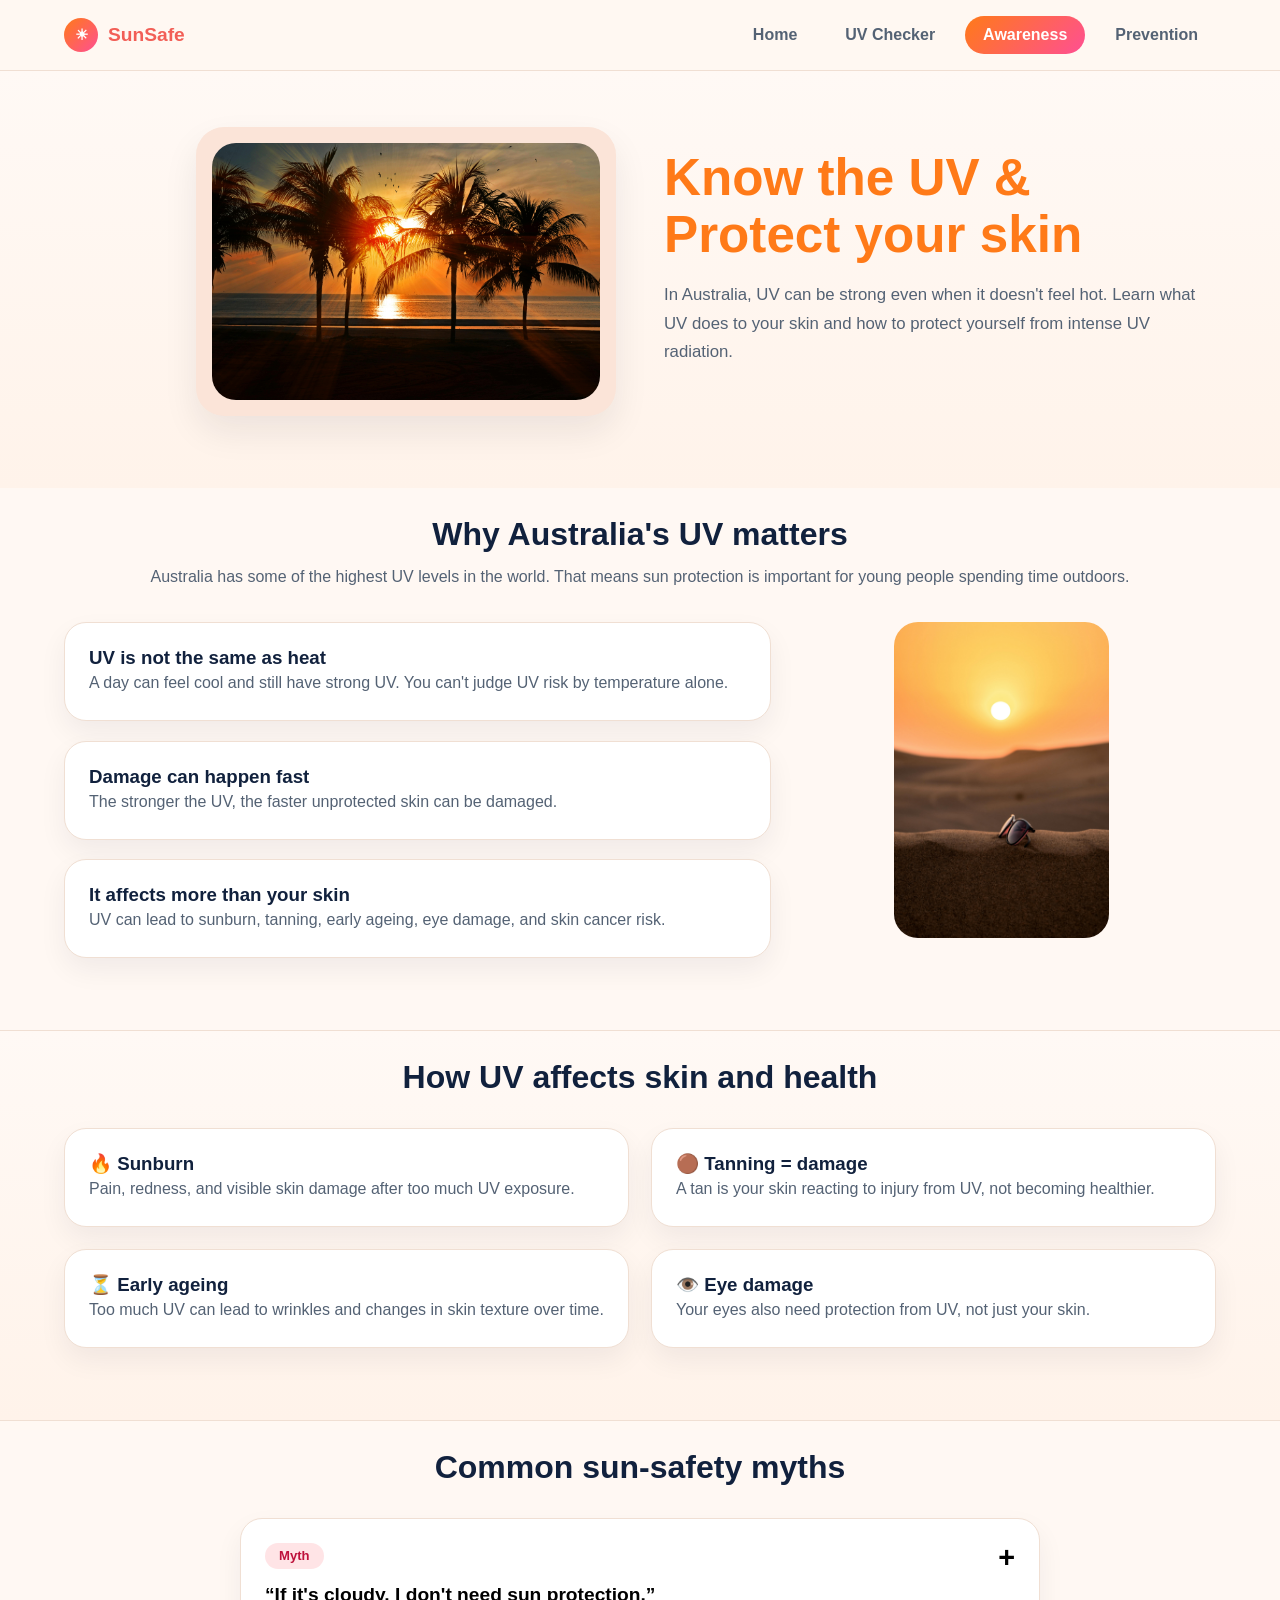
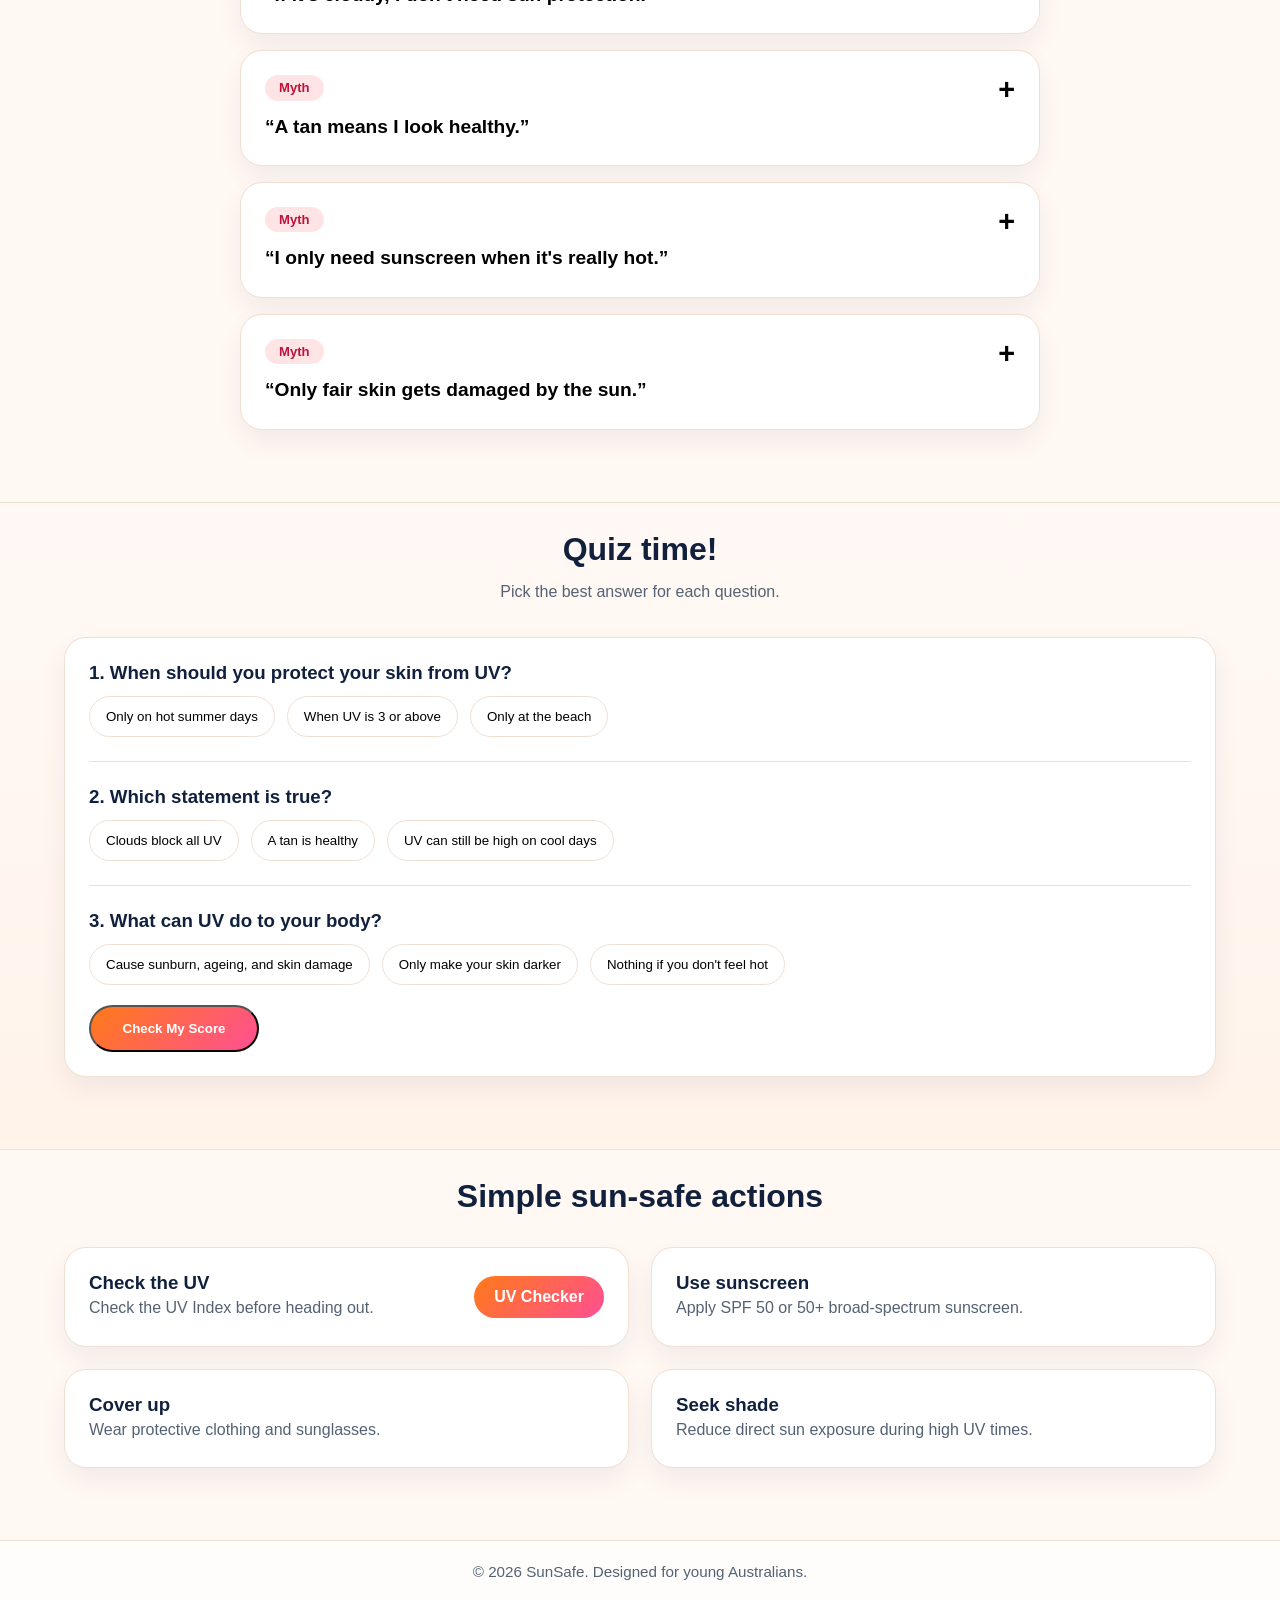
==== awareness.html @ a07505ca "Added the full awareness page and additional styling" ====
<!DOCTYPE html>
<html lang="en">
<head>
  <meta charset="UTF-8" />
  <meta name="viewport" content="width=device-width, initial-scale=1.0" />
  <title>SunSafe | UV Awareness</title>
  <link rel="stylesheet" href="style.css" />
  <link rel="stylesheet" href="awareness.css" />
</head>
<body class="awareness-page">
  <header class="site-header">
    <div class="container nav-wrapper">
      <a href="index.html" class="brand">
        <span class="brand-icon">☀</span>
        <span class="brand-text">SunSafe</span>
      </a>

      <nav class="nav">
        <a href="index.html" class="nav-link">Home</a>
        <a href="uv-checker.html" class="nav-link">UV Checker</a>
        <a href="awareness.html" class="nav-link active">Awareness</a>
        <a href="prevention.html" class="nav-link">Prevention</a>
      </nav>
    </div>
  </header>

  <main>
    <section class="awareness-hero">
        <div class="container hero-grid hero-grid-image-left">
            <div class="hero-image-card">
            <img src="./images/awareness_heading.jpg" alt="UV awareness visual" class="hero-image" />
            </div>

            <div class="hero-content">
            <h1>
                Know the UV &<br />
                Protect your skin
            </h1>

            <p class="hero-text">
                In Australia, UV can be strong even when it doesn't feel hot.
                Learn what UV does to your skin and how to protect yourself from intense UV radiation.
            </p>
            </div>
        </div>
    </section>

    <section class="section">
        <div class="container">
            <div class="section-heading">
            <h2>Why Australia's UV matters</h2>
            <p>
                Australia has some of the highest UV levels in the world. That means
                sun protection is important for young people spending time outdoors.
            </p>
            </div>

            <div class="facts-layout">
                <div class="fact-grid">
                    <article class="info-card">
                    <h3>UV is not the same as heat</h3>
                    <p>
                        A day can feel cool and still have strong UV. You can't judge UV risk
                        by temperature alone.
                    </p>
                    </article>

                    <article class="info-card">
                    <h3>Damage can happen fast</h3>
                    <p>
                        The stronger the UV, the faster unprotected skin can be damaged.
                    </p>
                    </article>

                    <article class="info-card">
                    <h3>It affects more than your skin</h3>
                    <p>
                        UV can lead to sunburn, tanning, early ageing, eye damage, and skin cancer risk.
                    </p>
                    </article>
                </div>

                <div class="fact-image-card">
                    <img src="./images/awareness_fact.jpg" alt="UV awareness illustration" class="fact-side-image" />
                </div>
            </div>
        </div>
    </section>

    <section class="section alt-section">
      <div class="container">
        <div class="section-heading">
          <h2>How UV affects skin and health</h2>
        </div>

        <div class="impact-grid">
          <article class="impact-card">
            <h3>🔥 Sunburn</h3>
            <p>Pain, redness, and visible skin damage after too much UV exposure.</p>
          </article>

          <article class="impact-card">
            <h3>🟤 Tanning = damage</h3>
            <p>A tan is your skin reacting to injury from UV, not becoming healthier.</p>
          </article>

          <article class="impact-card">
            <h3>⏳ Early ageing</h3>
            <p>Too much UV can lead to wrinkles and changes in skin texture over time.</p>
          </article>

          <article class="impact-card">
            <h3>👁️ Eye damage</h3>
            <p>Your eyes also need protection from UV, not just your skin.</p>
          </article>
        </div>
      </div>
    </section>

    <section class="section" id="myths">
      <div class="container">
        <div class="section-heading">
          <h2>Common sun-safety myths</h2>
        </div>

        <div class="myth-list">
          <button class="myth-card" type="button" aria-expanded="false">
            <div class="myth-top">
              <span class="tag myth">Myth</span>
              <h3>“If it's cloudy, I don't need sun protection.”</h3>
              <span class="toggle">+</span>
            </div>
            <div class="myth-body">
              <span class="tag fact">Fact</span>
              <p>
                UV can still be high on cloudy days. Clouds do not completely block UV,
                so you can still get skin damage.
              </p>
            </div>
          </button>

          <button class="myth-card" type="button" aria-expanded="false">
            <div class="myth-top">
              <span class="tag myth">Myth</span>
              <h3>“A tan means I look healthy.”</h3>
              <span class="toggle">+</span>
            </div>
            <div class="myth-body">
              <span class="tag fact">Fact</span>
              <p>
                A tan is a sign that your skin has been damaged by UV.
              </p>
            </div>
          </button>

          <button class="myth-card" type="button" aria-expanded="false">
            <div class="myth-top">
              <span class="tag myth">Myth</span>
              <h3>“I only need sunscreen when it's really hot.”</h3>
              <span class="toggle">+</span>
            </div>
            <div class="myth-body">
              <span class="tag fact">Fact</span>
              <p>
                Heat and UV are different. A cool day can still have dangerous UV levels.
              </p>
            </div>
          </button>

          <button class="myth-card" type="button" aria-expanded="false">
            <div class="myth-top">
              <span class="tag myth">Myth</span>
              <h3>“Only fair skin gets damaged by the sun.”</h3>
              <span class="toggle">+</span>
            </div>
            <div class="myth-body">
              <span class="tag fact">Fact</span>
              <p>
                Everyone can be affected by UV. Some people burn more easily, but all skin needs care.
              </p>
            </div>
          </button>
        </div>
      </div>
    </section>

    <section class="section alt-section">
      <div class="container">
        <div class="section-heading">
          <h2>Quiz time!</h2>
          <p>Pick the best answer for each question.</p>
        </div>

        <div class="quiz-card">
          <div class="quiz-item" data-answer="b">
            <h3>1. When should you protect your skin from UV?</h3>
            <div class="quiz-options">
              <button type="button" class="quiz-option" data-choice="a">Only on hot summer days</button>
              <button type="button" class="quiz-option" data-choice="b">When UV is 3 or above</button>
              <button type="button" class="quiz-option" data-choice="c">Only at the beach</button>
            </div>
          </div>

          <div class="quiz-item" data-answer="c">
            <h3>2. Which statement is true?</h3>
            <div class="quiz-options">
              <button type="button" class="quiz-option" data-choice="a">Clouds block all UV</button>
              <button type="button" class="quiz-option" data-choice="b">A tan is healthy</button>
              <button type="button" class="quiz-option" data-choice="c">UV can still be high on cool days</button>
            </div>
          </div>

          <div class="quiz-item" data-answer="a">
            <h3>3. What can UV do to your body?</h3>
            <div class="quiz-options">
              <button type="button" class="quiz-option" data-choice="a">Cause sunburn, ageing, and skin damage</button>
              <button type="button" class="quiz-option" data-choice="b">Only make your skin darker</button>
              <button type="button" class="quiz-option" data-choice="c">Nothing if you don't feel hot</button>
            </div>
          </div>

          <div class="quiz-actions">
            <button id="checkQuizBtn" class="btn btn-primary" type="button">Check My Score</button>
            <p id="quizResult" class="quiz-result"></p>
          </div>
        </div>
      </div>
    </section>

    <section class="section" id="actions">
      <div class="container">
        <div class="section-heading">
          <h2>Simple sun-safe actions</h2>
        </div>

        <div class="action-grid">
          <article class="action-card action-card-inline">
            <div class="action-text">
                <h3>Check the UV</h3>
                <p>Check the UV Index before heading out.</p>
            </div>

            <a href="uv-checker.html" class="action-btn">UV Checker</a>
          </article>

          <article class="action-card">
            <h3>Use sunscreen</h3>
            <p>Apply SPF 50 or 50+ broad-spectrum sunscreen.</p>
          </article>

          <article class="action-card">
            <h3>Cover up</h3>
            <p>Wear protective clothing and sunglasses.</p>
          </article>

          <article class="action-card">
            <h3>Seek shade</h3>
            <p>Reduce direct sun exposure during high UV times.</p>
          </article>
        </div>

      </div>
    </section>
  </main>

  <footer class="site-footer">
    <div class="container footer-wrapper">
      <p>&copy; <span id="year"></span> SunSafe. Designed for young Australians.</p>
    </div>
  </footer>

  <script src="awareness.js"></script>
</body>
</html>
---- style.css ----
* {
  margin: 0;
  padding: 0;
  box-sizing: border-box;
}

:root {
  --bg: #fff8f3;
  --text-dark: #11213d;
  --text-body: #546274;
  --orange: #ff7a18;
  --pink: #ff4f93;
  --border: #f0dfd3;
  --white: #ffffff;
}

body {
  font-family: Arial, sans-serif;
  background: var(--bg);
  color: var(--text-dark);
}

a {
  text-decoration: none;
}

img {
  max-width: 100%;
  display: block;
}

.container {
  width: 90%;
  max-width: 1200px;
  margin: 0 auto;
}

/* Header */
.site-header {
  padding: 16px 0;
  border-bottom: 1px solid var(--border);
  background: rgba(255, 248, 243, 0.95);
}

.nav-wrapper {
  display: flex;
  align-items: center;
  justify-content: space-between;
}

.brand {
  display: inline-flex;
  align-items: center;
  gap: 10px;
  font-weight: 700;
  color: #f25e56;
  font-size: 1.2rem;
}

.brand-icon {
  width: 34px;
  height: 34px;
  display: grid;
  place-items: center;
  border-radius: 50%;
  background: linear-gradient(135deg, var(--orange), var(--pink));
  color: var(--white);
  font-size: 0.95rem;
}

.nav {
  display: flex;
  align-items: center;
  gap: 12px;
}

.nav-link {
  padding: 10px 18px;
  border-radius: 999px;
  color: var(--text-body);
  font-weight: 600;
  transition: 0.2s ease;
}

.nav-link:hover,
.nav-link.active {
  color: var(--white);
  background: linear-gradient(135deg, var(--orange), var(--pink));
}

/* Hero */
.hero {
  padding: 56px 0 72px;
  background: linear-gradient(180deg, #fff9f5 0%, #fff3ea 100%);
}

.hero-grid {
  display: grid;
  grid-template-columns: 1.1fr 0.9fr;
  gap: 40px;
  align-items: center;
}

.hero-content {
  max-width: 100%;
}

.hero-badge {
  display: inline-block;
  padding: 10px 16px;
  margin-bottom: 22px;
  border-radius: 999px;
  background: #ffe8d3;
  color: #d96d16;
  font-size: 0.9rem;
  font-weight: 700;
}

.hero-title {
  font-size: 3.2rem;
  line-height: 1.1;
  color: var(--orange);
  margin-bottom: 18px;
}

.hero-text {
  max-width: 640px;
  color: var(--text-body);
  font-size: 1.05rem;
  line-height: 1.7;
  margin-bottom: 26px;
}

.hero-actions {
  display: flex;
  gap: 16px;
  flex-wrap: wrap;
  margin-bottom: 30px;
}
.uv-chart-section {
  margin-top: 28px;
  padding-top: 24px;
  border-top: 1px solid #f0dfd3;
}

.chart-description {
  color: #536b87;
  font-size: 15px;
  line-height: 1.7;
  margin-bottom: 16px;
}

#uv-trend-chart {
  width: 100%;
  max-height: 320px;
}
.btn {
  display: inline-flex;
  align-items: center;
  justify-content: center;
  padding: 14px 24px;
  min-width: 170px;
  border-radius: 999px;
  font-weight: 700;
  transition: transform 0.2s ease;
}

.btn:hover {
  transform: translateY(-2px);
}

.btn-primary {
  color: var(--white);
  background: linear-gradient(135deg, var(--orange), var(--pink));
}

.btn-secondary {
  color: var(--text-dark);
  background: var(--white);
  border: 1px solid var(--border);
}

.hero-image-card {
  width: 100%;
  max-width: 420px;
  justify-self: end;
  padding: 16px;
  border-radius: 28px;
  background: #fbe4d8;
  box-shadow: 0 16px 35px rgba(20, 20, 43, 0.08);
}

.hero-image {
  width: 100%;
  height: 420px;
  object-fit: cover;
  border-radius: 20px;
}

/* Stats */
.stats {
  display: grid;
  grid-template-columns: repeat(3, minmax(140px, 1fr));
  gap: 16px;
  max-width: 760px;
  margin-top: 10px;
}

.stat-card {
  background: rgba(255, 255, 255, 0.75);
  border: 1px solid var(--border);
  border-radius: 20px;
  padding: 20px 16px;
  text-align: center;
  box-shadow: 0 10px 24px rgba(20, 20, 43, 0.06);
}

.stat-card h3 {
  font-size: 2rem;
  line-height: 1;
  margin-bottom: 8px;
  color: var(--orange);
}

.stat-card p {
  color: var(--text-body);
  font-size: 0.95rem;
  font-weight: 600;
}

/* Why section */
.why-section {
  padding: 20px 0 72px;
}

.section-heading {
  text-align: center;
  max-width: 720px;
  margin: 0 auto 34px;
}

.section-heading h2 {
  font-size: 2rem;
  margin-bottom: 10px;
  color: var(--text-dark);
}

.section-heading p {
  color: var(--text-body);
  line-height: 1.7;
}

.feature-grid {
  display: grid;
  grid-template-columns: repeat(3, 1fr);
  gap: 22px;
}

.feature-card {
  background: var(--white);
  border: 1px solid var(--border);
  border-radius: 22px;
  padding: 28px 24px;
  box-shadow: 0 12px 28px rgba(20, 20, 43, 0.06);
}

.feature-card h3 {
  margin-bottom: 12px;
  color: var(--text-dark);
}

.feature-card p {
  color: var(--text-body);
  line-height: 1.7;
}

/* Footer */
.site-footer {
  border-top: 1px solid var(--border);
  background: rgba(255, 255, 255, 0.7);
}

.footer-wrapper {
  padding: 22px 0;
  text-align: center;
}

.footer-wrapper p {
  color: var(--text-body);
  font-size: 0.95rem;
}

/* Responsive */
@media (max-width: 980px) {
  .nav-wrapper {
    flex-direction: column;
    gap: 14px;
  }

  .nav {
    flex-wrap: wrap;
    justify-content: center;
  }

  .hero {
    padding: 44px 0 60px;
  }

  .hero-grid {
    grid-template-columns: 1fr;
  }

  .hero-content {
    max-width: 100%;
  }

  .hero-title {
    font-size: 2.6rem;
  }

  .hero-text {
    max-width: 100%;
  }

  .hero-image-card {
    justify-self: start;
    max-width: 100%;
  }

  .hero-image {
    height: 360px;
  }

  .feature-grid {
    grid-template-columns: 1fr;
  }
}

@media (max-width: 700px) {
  .container {
    width: 92%;
  }

  .site-header {
    padding: 14px 0;
  }

  .brand {
    font-size: 1.05rem;
  }

  .nav {
    gap: 8px;
  }

  .nav-link {
    padding: 8px 14px;
    font-size: 0.95rem;
  }

  .hero {
    padding: 36px 0 52px;
  }

  .hero-badge {
    font-size: 0.82rem;
    padding: 8px 14px;
  }

  .hero-title {
    font-size: 2.2rem;
    line-height: 1.15;
  }

  .hero-text {
    font-size: 0.98rem;
  }

  .hero-actions {
    flex-direction: column;
    align-items: stretch;
  }

  .btn {
    width: 100%;
    max-width: 100%;
  }

  .hero-image {
    height: 280px;
  }

  .stats {
    grid-template-columns: 1fr;
  }

  .stat-card h3 {
    font-size: 1.7rem;
  }

  .section-heading h2 {
    font-size: 1.7rem;
  }

  .feature-card {
    padding: 22px 18px;
  }

  .footer-wrapper {
    padding: 18px 0;
  }
}


/* UV Checker Page */
.uv-page {
  padding: 56px 0 72px;
  background: linear-gradient(180deg, #fff9f5 0%, #fff3ea 100%);
}

.uv-layout {
  display: grid;
  grid-template-columns: 0.9fr 1.1fr;
  gap: 28px;
  align-items: start;
  margin-top: 32px;
}

.uv-form-card,
.uv-result-card {
  background: var(--white);
  border: 1px solid var(--border);
  border-radius: 24px;
  padding: 28px;
  box-shadow: 0 12px 28px rgba(20, 20, 43, 0.06);
}

.uv-form-card h3,
.uv-result-card h3,
.hourly-forecast h3 {
  margin-bottom: 16px;
  color: var(--text-dark);
}

.uv-form-card p {
  color: var(--text-body);
  margin: 16px 0;
  font-weight: 600;
}

.uv-form-card form {
  display: flex;
  flex-direction: column;
  gap: 14px;
}

.uv-form-card label {
  font-weight: 700;
  color: var(--text-dark);
}

.uv-form-card input {
  width: 100%;
  padding: 14px 16px;
  border: 1px solid var(--border);
  border-radius: 14px;
  font-size: 1rem;
  outline: none;
  background: #fff;
}

.uv-form-card input:focus {
  border-color: var(--orange);
}

.uv-form-card .btn {
  width: fit-content;
}

.uv-result-card p {
  color: var(--text-body);
  line-height: 1.7;
  margin-bottom: 12px;
}

.uv-result-card strong {
  color: var(--text-dark);
}

.hourly-forecast {
  margin-top: 24px;
  padding-top: 18px;
  border-top: 1px solid var(--border);
}

.hourly-forecast p {
  margin-bottom: 0;
}

@media (max-width: 980px) {
  .uv-layout {
    grid-template-columns: 1fr;
  }
}

@media (max-width: 700px) {
  .uv-page {
    padding: 40px 0 56px;
  }

  .uv-form-card,
  .uv-result-card {
    padding: 22px 18px;
  }

  .uv-form-card .btn {
    width: 100%;
  }
}

/* UV Checker Live Result */
.uv-live-result {
  display: flex;
  gap: 24px;
  align-items: center;
  flex-wrap: wrap;
  margin-bottom: 24px;
}

.uv-index-circle {
  width: 120px;
  height: 120px;
  border-radius: 50%;
  display: grid;
  place-items: center;
  background: #c8ced8;
  color: #fff;
  font-size: 2rem;
  font-weight: 800;
}

.uv-result-info {
  flex: 1;
  min-width: 220px;
}

.risk-pill {
  display: inline-block;
  padding: 6px 12px;
  border-radius: 999px;
  background: #c8ced8;
  color: #fff;
  font-weight: 700;
}

.hourly-grid {
  display: grid;
  grid-template-columns: repeat(3, 1fr);
  gap: 12px;
}

.hour-card {
  border: 1px solid var(--border);
  border-radius: 16px;
  padding: 14px;
  text-align: center;
  background: #fff8f3;
}

.hour-time {
  font-weight: 700;
  margin-bottom: 6px;
}

.hour-uv {
  color: var(--text-body);
}

/* UV Risk Colours */
.uv-low {
  background: #35b56a !important;
}

.uv-moderate {
  background: #f2c94c !important;
  color: #1f1f1f !important;
}

.uv-high {
  background: #f2994a !important;
}

.uv-very-high {
  background: #eb5757 !important;
}

.uv-extreme {
  background: #9b51e0 !important;
}

@media (max-width: 700px) {
  .hourly-grid {
    grid-template-columns: 1fr;
  }

  .uv-index-circle {
    width: 105px;
    height: 105px;
    font-size: 1.8rem;
  }
}
---- awareness.css ----
.section {
  padding: 28px 0 72px;
}

.alt-section {
  background: linear-gradient(180deg, #fff9f5 0%, #fff3ea 100%);
  border-top: 1px solid var(--border);
  border-bottom: 1px solid var(--border);
}

.awareness-hero {
  padding: 56px 0 72px;
  background: linear-gradient(180deg, #fff9f5 0%, #fff3ea 100%);
}

.awareness-hero .hero-grid {
  display: grid;
  grid-template-columns: 1fr 1fr;
  gap: 3rem;
  align-items: center;
}

.awareness-hero .hero-image-card {
  display: flex;
  justify-content: center;
  align-items: center;
}

.awareness-hero .hero-image {
  width: 100%;
  max-width: 520px;
  height: auto;
  display: block;
  border-radius: 24px;
  object-fit: cover;
}

.awareness-hero h1 {
  font-size: 3.2rem;
  line-height: 1.1;
  color: var(--orange);
  margin-bottom: 18px;
}

.awareness-page .section-heading {
  max-width: 1200px;
  margin: 0 auto 2rem;
  text-align: center;
}

.info-card,
.impact-card,
.action-card,
.quiz-card,
.myth-card {
  background: var(--white);
  border: 1px solid var(--border);
  border-radius: 22px;
  box-shadow: 0 12px 28px rgba(20, 20, 43, 0.06);
}

.quiz-card,
.myth-card,
.info-card,
.impact-card,
.action-card {
  padding: 24px;
}

.facts-layout {
  display: grid;
  grid-template-columns: 1.4fr 0.85fr;
  gap: 16px;
  align-items: start;
}

.fact-grid {
  display: grid;
  gap: 1.2rem;
  max-width: 960px;
  margin: 0;
}

.fact-image-card {
  display: flex;
  justify-content: center;
  align-items: flex-start;
}

.fact-side-image {
  width: 50%;
  max-width: 420px;
  height: auto;
  display: block;
  border-radius: 24px;
  object-fit: cover;
}

.impact-grid,
.action-grid {
  display: grid;
  grid-template-columns: repeat(2, 1fr);
  gap: 22px;
}

.info-card p,
.impact-card p,
.action-card p,
.myth-body p,
.quiz-result {
  color: var(--text-body);
  line-height: 1.7;
}

.myth-list {
  display: grid;
  gap: 1rem;
  max-width: 800px;
  margin: 0 auto;
}

.myth-card {
  width: 100%;
  text-align: left;
  cursor: pointer;
  background: var(--white);
  border: 1px solid var(--border);
  border-radius: 22px;
  box-shadow: 0 12px 28px rgba(20, 20, 43, 0.06);
  padding: 24px;
}

.myth-top {
  position: relative;
  display: block;
}

.tag {
  display: inline-block;
  width: fit-content;
  padding: 6px 14px;
  border-radius: 999px;
  font-size: 0.82rem;
  font-weight: 700;
  margin-bottom: 12px;
  line-height: 1;
}

.tag.myth {
  background: #ffe4e6;
  color: #be123c;
}

.tag.fact {
  background: #dcfce7;
  color: #166534;
}

.myth-top h3 {
  margin: 0;
  text-align: left;
  font-size: 1.2rem;
  line-height: 1.5;
  font-weight: 700;
  max-width: calc(100% - 48px);
}

.toggle {
  position: absolute;
  top: 0;
  right: 0;
  font-size: 1.8rem;
  font-weight: 700;
  line-height: 1;
}

.myth-body {
  max-height: 0;
  opacity: 0;
  overflow: hidden;
  margin-top: 0;
  transition: max-height 0.35s ease, opacity 0.25s ease, margin-top 0.25s ease;
}

.myth-card.active .myth-body {
  max-height: 200px;
  opacity: 1;
  margin-top: 18px;
}

.myth-body p {
  margin: 0;
  text-align: left;
  font-size: 1.2rem;
  line-height: 1.5;
  font-weight: 100;
  max-width: calc(100% - 48px);
}

.quiz-item + .quiz-item {
  margin-top: 24px;
  padding-top: 24px;
  border-top: 1px solid var(--border);
}

.quiz-options {
  display: flex;
  flex-wrap: wrap;
  gap: 12px;
  margin-top: 12px;
}

.quiz-option {
  padding: 12px 16px;
  border-radius: 999px;
  border: 1px solid var(--border);
  background: var(--white);
  cursor: pointer;
}

.quiz-option.selected {
  border-color: var(--orange);
}

.quiz-option.correct {
  border-color: #22c55e;
  background: #ecfdf5;
}

.quiz-option.wrong {
  border-color: #ef4444;
  background: #fef2f2;
}

.quiz-actions {
  margin-top: 20px;
  display: flex;
  gap: 14px;
  flex-wrap: wrap;
  align-items: center;
}

.action-card-inline {
  display: flex;
  justify-content: space-between;
  align-items: center;
  gap: 1.5rem;
}

.action-text {
  flex: 1;
}

.action-btn {
  display: inline-flex;
  align-items: center;
  justify-content: center;
  padding: 12px 20px;
  border-radius: 999px;
  background: linear-gradient(135deg, var(--orange), var(--pink));
  color: var(--white);
  font-weight: 700;
  text-decoration: none;
  white-space: nowrap;
  transition: transform 0.2s ease;
}

.action-btn:hover {
  transform: translateY(-2px);
}

@media (max-width: 900px) {
  .awareness-hero .hero-grid,
  .impact-grid,
  .action-grid {
    grid-template-columns: 1fr;
  }

  .awareness-hero h1 {
    font-size: 2.4rem;
  }
}
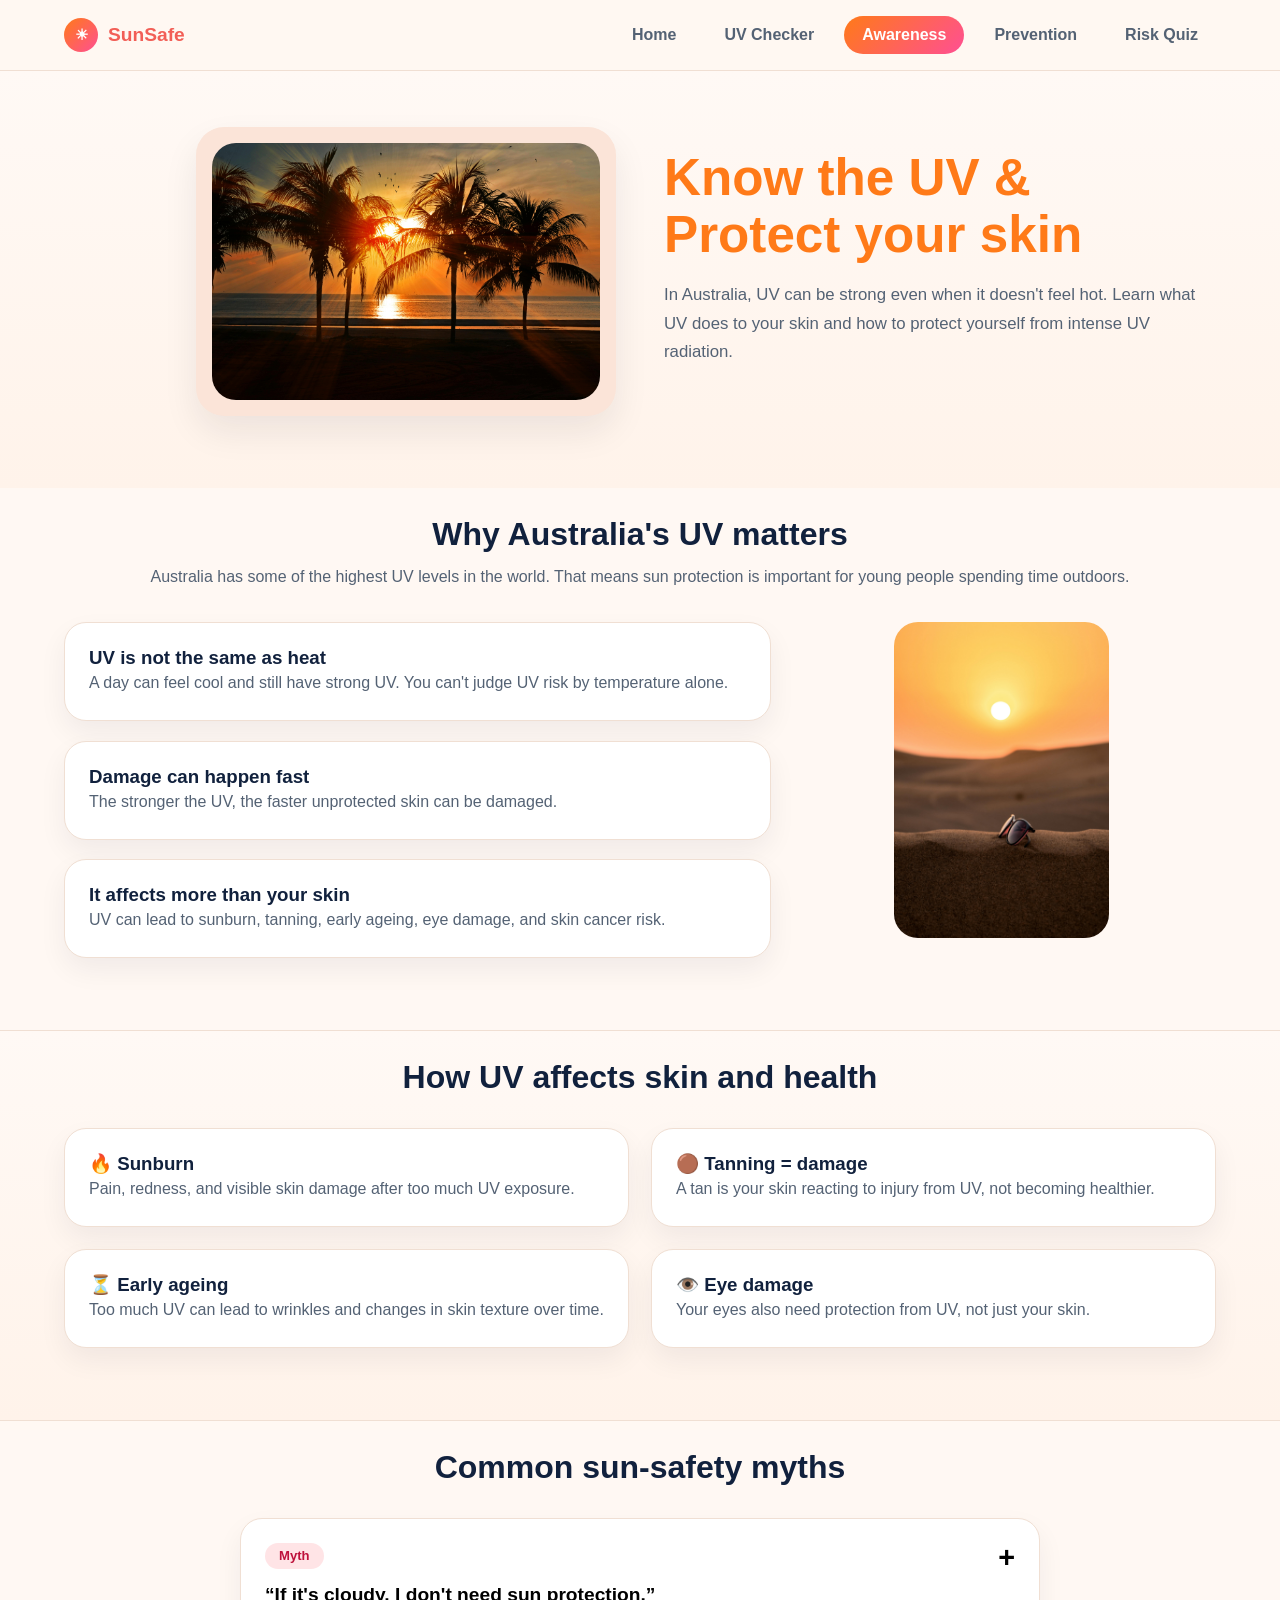
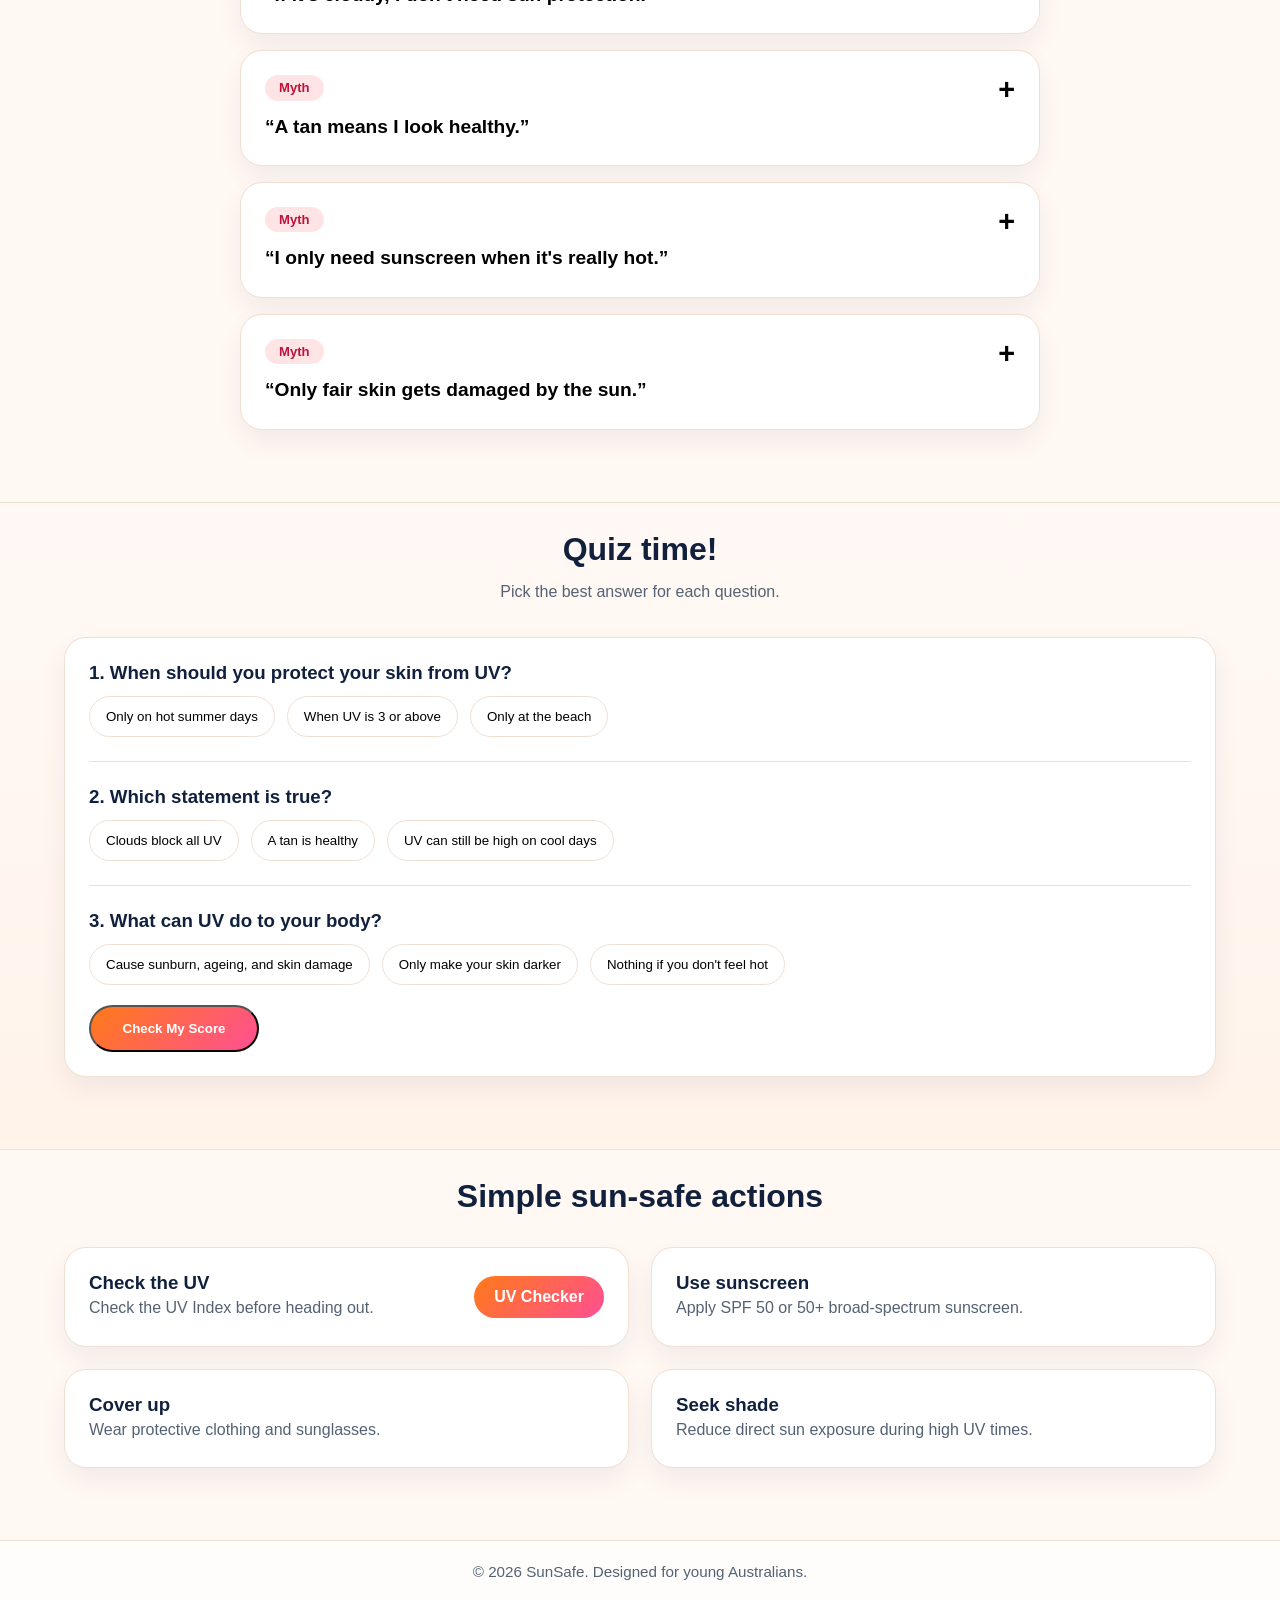
==== commit 262f17f4: "Added the quiz button" ====
--- a/awareness.html
+++ b/awareness.html
@@ -20,6 +20,7 @@
         <a href="uv-checker.html" class="nav-link">UV Checker</a>
         <a href="awareness.html" class="nav-link active">Awareness</a>
         <a href="prevention.html" class="nav-link">Prevention</a>
+        <a href="Quiz.html" class="nav-link">Risk Quiz</a>
       </nav>
     </div>
   </header>
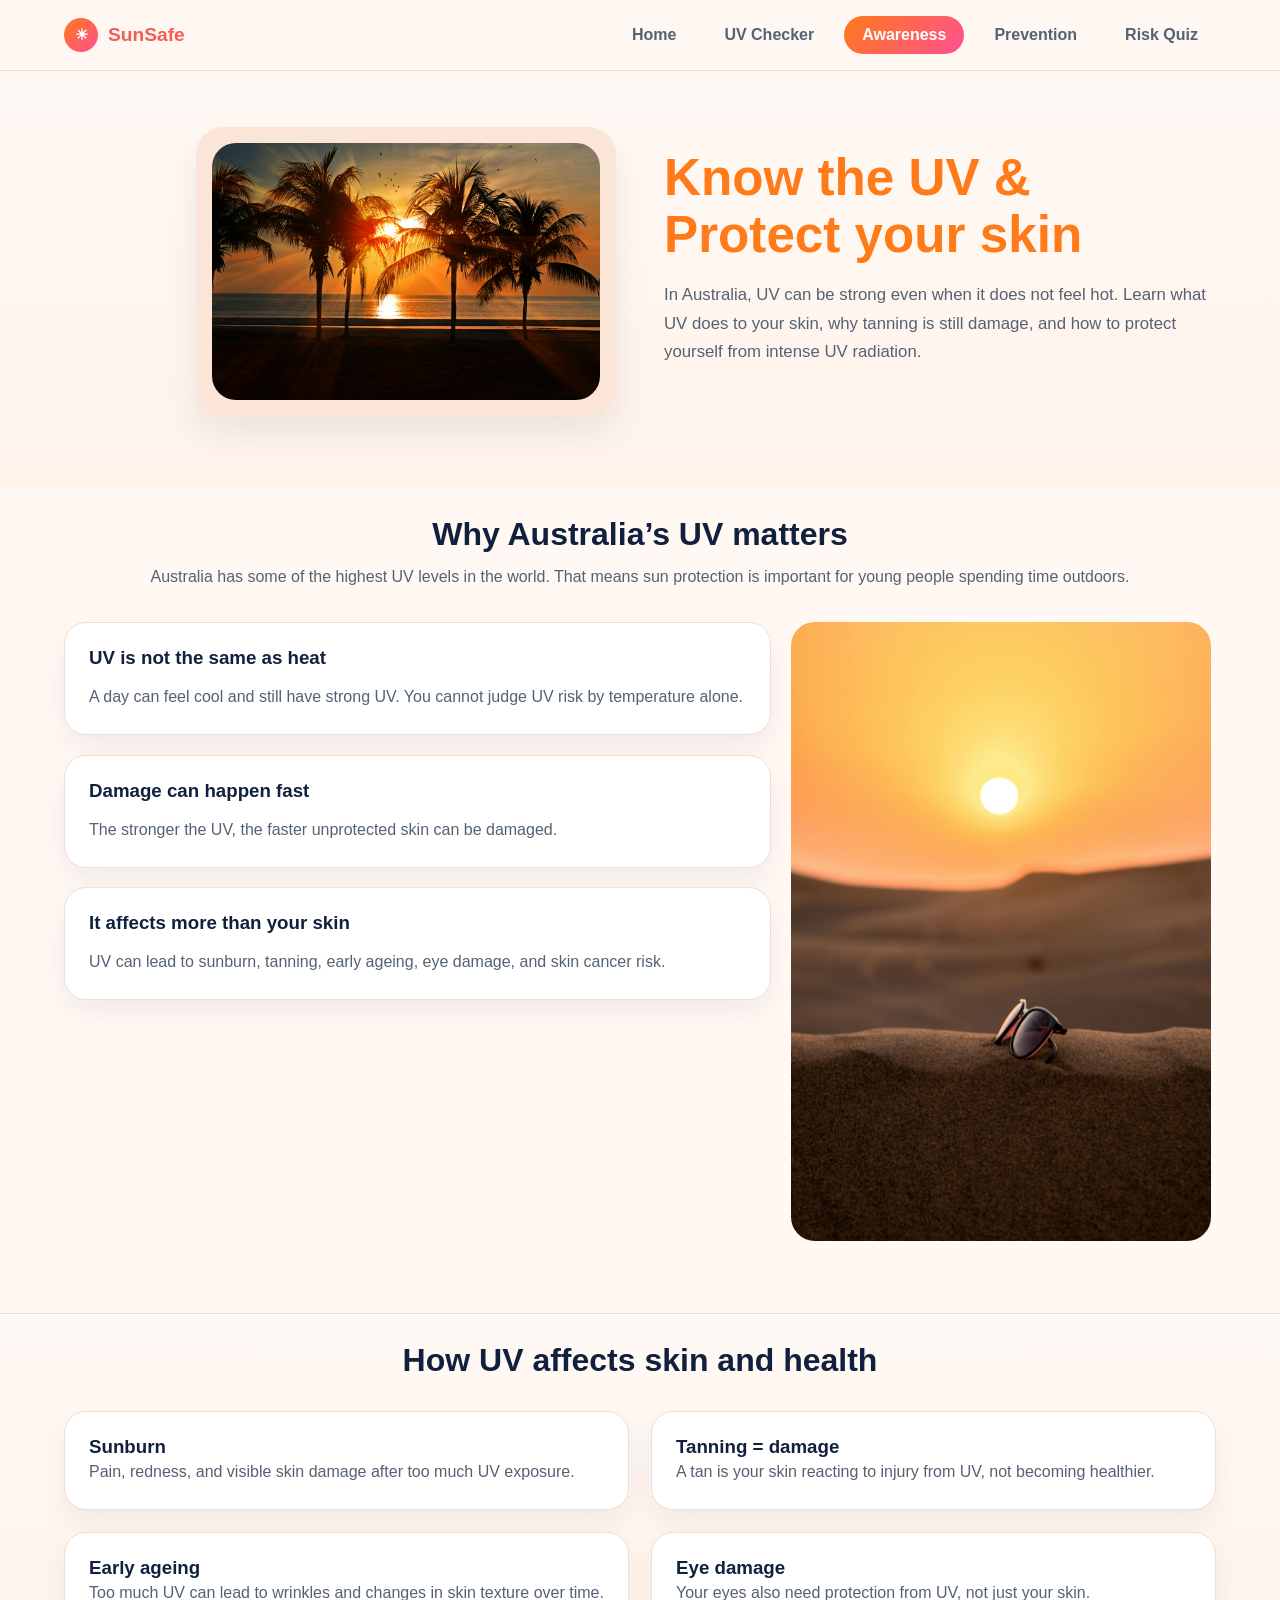
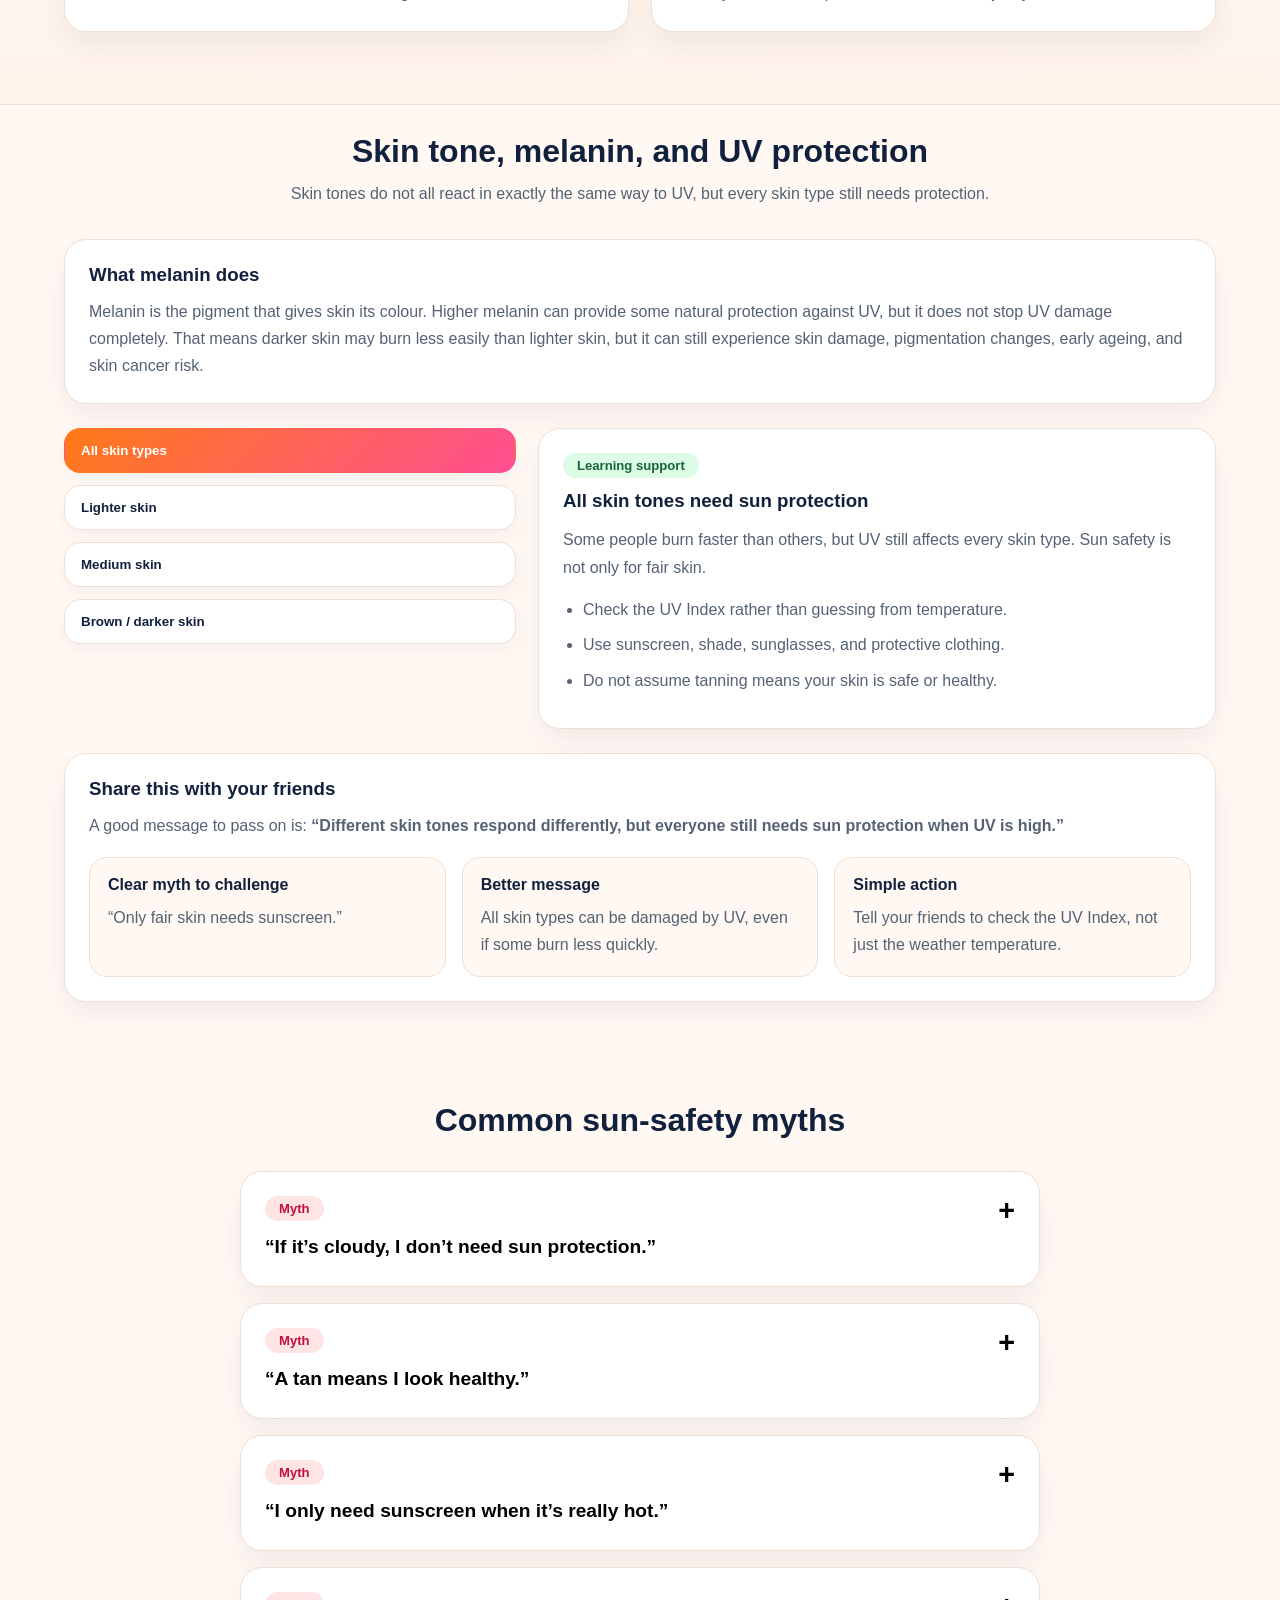
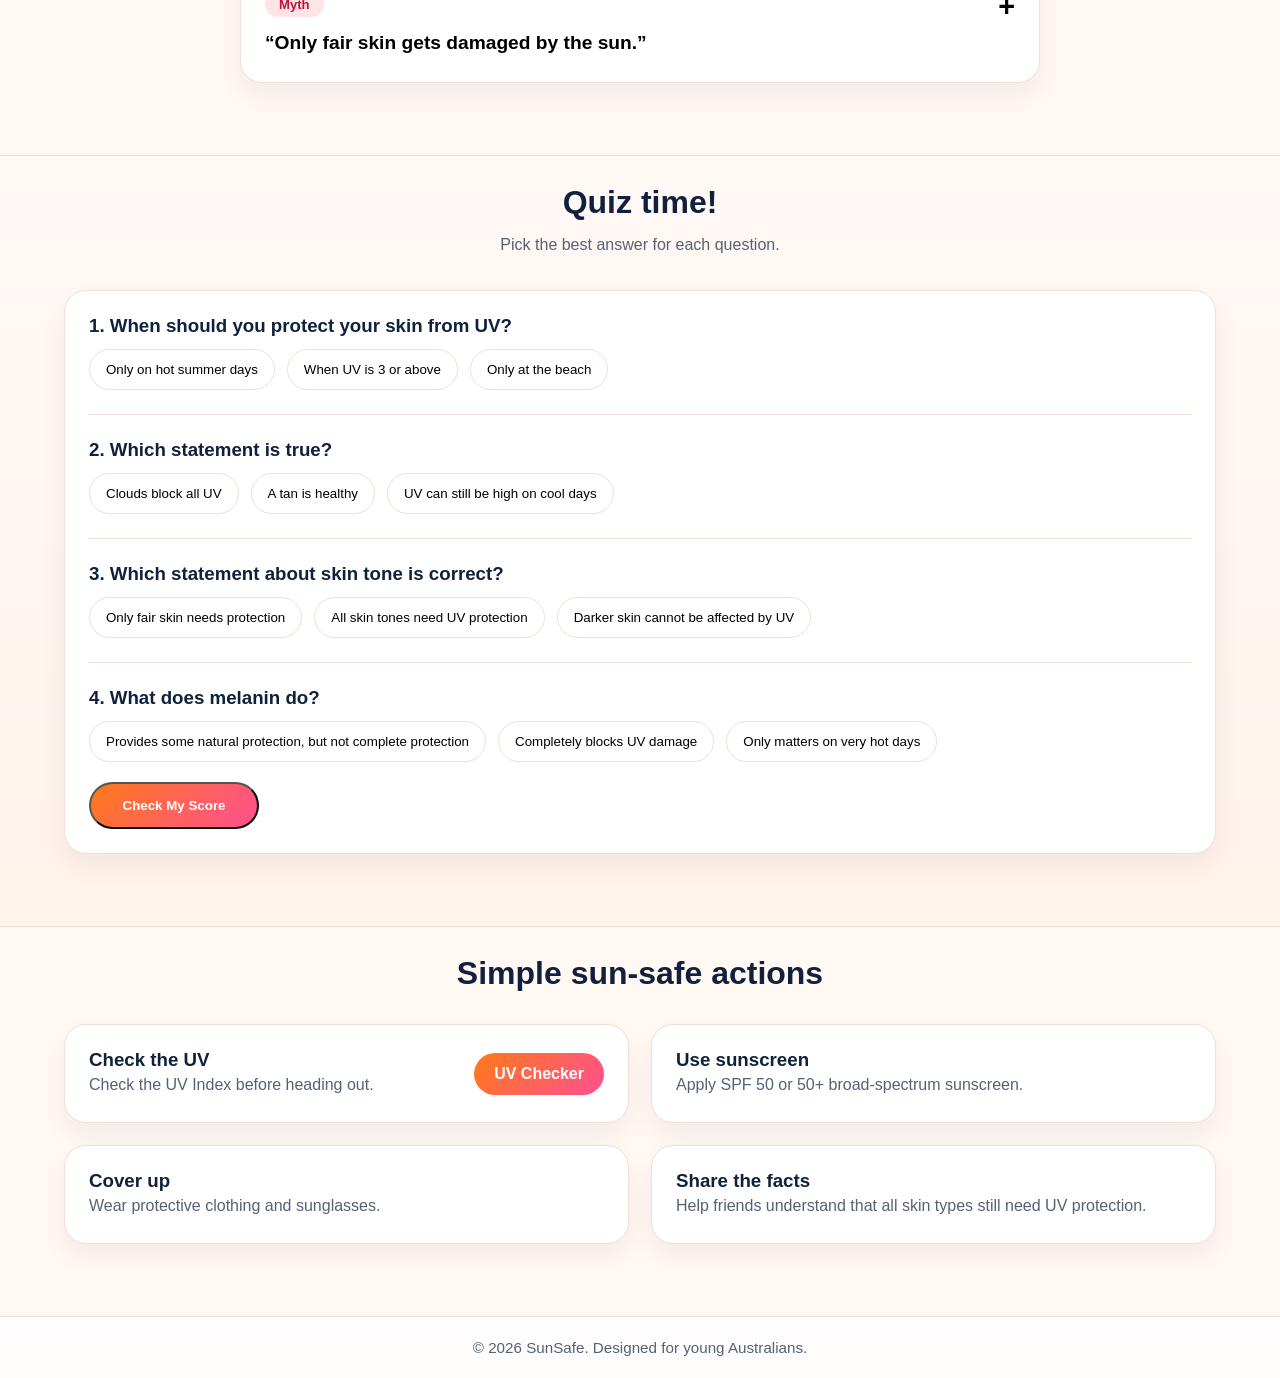
==== commit 2cda61af: "Expanded awareness page with skin tone, melanin, and peer education content" ====
--- a/awareness.html
+++ b/awareness.html
@@ -27,65 +27,66 @@
 
   <main>
     <section class="awareness-hero">
-        <div class="container hero-grid hero-grid-image-left">
-            <div class="hero-image-card">
-            <img src="./images/awareness_heading.jpg" alt="UV awareness visual" class="hero-image" />
-            </div>
-
-            <div class="hero-content">
-            <h1>
-                Know the UV &<br />
-                Protect your skin
-            </h1>
-
-            <p class="hero-text">
-                In Australia, UV can be strong even when it doesn't feel hot.
-                Learn what UV does to your skin and how to protect yourself from intense UV radiation.
-            </p>
-            </div>
-        </div>
+      <div class="container hero-grid">
+        <div class="hero-image-card">
+          <img src="images/awareness_heading.jpg" alt="Young people learning about UV awareness" class="hero-image" />
+        </div>
+
+        <div class="hero-content">
+          <h1>
+            Know the UV &<br />
+            Protect your skin
+          </h1>
+
+          <p class="hero-text">
+            In Australia, UV can be strong even when it does not feel hot.
+            Learn what UV does to your skin, why tanning is still damage,
+            and how to protect yourself from intense UV radiation.
+          </p>
+        </div>
+      </div>
     </section>
 
     <section class="section">
-        <div class="container">
-            <div class="section-heading">
-            <h2>Why Australia's UV matters</h2>
-            <p>
-                Australia has some of the highest UV levels in the world. That means
-                sun protection is important for young people spending time outdoors.
-            </p>
-            </div>
-
-            <div class="facts-layout">
-                <div class="fact-grid">
-                    <article class="info-card">
-                    <h3>UV is not the same as heat</h3>
-                    <p>
-                        A day can feel cool and still have strong UV. You can't judge UV risk
-                        by temperature alone.
-                    </p>
-                    </article>
-
-                    <article class="info-card">
-                    <h3>Damage can happen fast</h3>
-                    <p>
-                        The stronger the UV, the faster unprotected skin can be damaged.
-                    </p>
-                    </article>
-
-                    <article class="info-card">
-                    <h3>It affects more than your skin</h3>
-                    <p>
-                        UV can lead to sunburn, tanning, early ageing, eye damage, and skin cancer risk.
-                    </p>
-                    </article>
-                </div>
-
-                <div class="fact-image-card">
-                    <img src="./images/awareness_fact.jpg" alt="UV awareness illustration" class="fact-side-image" />
-                </div>
-            </div>
-        </div>
+      <div class="container">
+        <div class="section-heading">
+          <h2>Why Australia’s UV matters</h2>
+          <p>
+            Australia has some of the highest UV levels in the world. That means
+            sun protection is important for young people spending time outdoors.
+          </p>
+        </div>
+
+        <div class="facts-layout">
+          <div class="fact-grid">
+            <article class="info-card">
+              <h3>UV is not the same as heat</h3>
+              <p>
+                A day can feel cool and still have strong UV. You cannot judge UV risk
+                by temperature alone.
+              </p>
+            </article>
+
+            <article class="info-card">
+              <h3>Damage can happen fast</h3>
+              <p>
+                The stronger the UV, the faster unprotected skin can be damaged.
+              </p>
+            </article>
+
+            <article class="info-card">
+              <h3>It affects more than your skin</h3>
+              <p>
+                UV can lead to sunburn, tanning, early ageing, eye damage, and skin cancer risk.
+              </p>
+            </article>
+          </div>
+
+          <div class="fact-image-card">
+            <img src="images/awareness_fact.jpg" alt="UV awareness illustration" class="fact-side-image" />
+          </div>
+        </div>
+      </div>
     </section>
 
     <section class="section alt-section">
@@ -96,24 +97,94 @@
 
         <div class="impact-grid">
           <article class="impact-card">
-            <h3>🔥 Sunburn</h3>
+            <h3>Sunburn</h3>
             <p>Pain, redness, and visible skin damage after too much UV exposure.</p>
           </article>
 
           <article class="impact-card">
-            <h3>🟤 Tanning = damage</h3>
+            <h3>Tanning = damage</h3>
             <p>A tan is your skin reacting to injury from UV, not becoming healthier.</p>
           </article>
 
           <article class="impact-card">
-            <h3>⏳ Early ageing</h3>
+            <h3>Early ageing</h3>
             <p>Too much UV can lead to wrinkles and changes in skin texture over time.</p>
           </article>
 
           <article class="impact-card">
-            <h3>👁️ Eye damage</h3>
+            <h3>Eye damage</h3>
             <p>Your eyes also need protection from UV, not just your skin.</p>
           </article>
+        </div>
+      </div>
+    </section>
+
+    <section class="section" id="skin-guide">
+      <div class="container">
+        <div class="section-heading">
+          <h2>Skin tone, melanin, and UV protection</h2>
+          <p>
+            Skin tones do not all react in exactly the same way to UV, but every skin type
+            still needs protection.
+          </p>
+        </div>
+
+        <div class="melanin-card">
+          <h3>What melanin does</h3>
+          <p>
+            Melanin is the pigment that gives skin its colour. Higher melanin can provide
+            some natural protection against UV, but it does not stop UV damage completely.
+            That means darker skin may burn less easily than lighter skin, but it can still
+            experience skin damage, pigmentation changes, early ageing, and skin cancer risk.
+          </p>
+        </div>
+
+        <div class="skin-guide-layout">
+          <div class="skin-type-controls">
+            <button type="button" class="skin-type-btn active" data-skin="all">All skin types</button>
+            <button type="button" class="skin-type-btn" data-skin="lighter">Lighter skin</button>
+            <button type="button" class="skin-type-btn" data-skin="medium">Medium skin</button>
+            <button type="button" class="skin-type-btn" data-skin="darker">Brown / darker skin</button>
+          </div>
+
+          <div class="skin-type-panel info-card">
+            <span class="tag fact">Learning support</span>
+            <h3 id="skin-panel-title">All skin tones need sun protection</h3>
+            <p id="skin-panel-text">
+              Some people burn faster than others, but UV still affects every skin type.
+              Sun safety is not only for fair skin.
+            </p>
+
+            <ul id="skin-panel-list" class="skin-point-list">
+              <li>Check the UV Index rather than guessing from temperature.</li>
+              <li>Use sunscreen, shade, sunglasses, and protective clothing.</li>
+              <li>Do not assume tanning means your skin is safe or healthy.</li>
+            </ul>
+          </div>
+        </div>
+
+        <div class="peer-education-card">
+          <h3>Share this with your friends</h3>
+          <p>
+            A good message to pass on is: <strong>“Different skin tones respond differently, but everyone still needs sun protection when UV is high.”</strong>
+          </p>
+
+          <div class="peer-points">
+            <div class="peer-point">
+              <h4>Clear myth to challenge</h4>
+              <p>“Only fair skin needs sunscreen.”</p>
+            </div>
+
+            <div class="peer-point">
+              <h4>Better message</h4>
+              <p>All skin types can be damaged by UV, even if some burn less quickly.</p>
+            </div>
+
+            <div class="peer-point">
+              <h4>Simple action</h4>
+              <p>Tell your friends to check the UV Index, not just the weather temperature.</p>
+            </div>
+          </div>
         </div>
       </div>
     </section>
@@ -128,14 +199,14 @@
           <button class="myth-card" type="button" aria-expanded="false">
             <div class="myth-top">
               <span class="tag myth">Myth</span>
-              <h3>“If it's cloudy, I don't need sun protection.”</h3>
+              <h3>“If it’s cloudy, I don’t need sun protection.”</h3>
               <span class="toggle">+</span>
             </div>
             <div class="myth-body">
               <span class="tag fact">Fact</span>
               <p>
                 UV can still be high on cloudy days. Clouds do not completely block UV,
-                so you can still get skin damage.
+                so skin damage can still happen.
               </p>
             </div>
           </button>
@@ -149,7 +220,7 @@
             <div class="myth-body">
               <span class="tag fact">Fact</span>
               <p>
-                A tan is a sign that your skin has been damaged by UV.
+                A tan is a sign that your skin has reacted to UV damage.
               </p>
             </div>
           </button>
@@ -157,7 +228,7 @@
           <button class="myth-card" type="button" aria-expanded="false">
             <div class="myth-top">
               <span class="tag myth">Myth</span>
-              <h3>“I only need sunscreen when it's really hot.”</h3>
+              <h3>“I only need sunscreen when it’s really hot.”</h3>
               <span class="toggle">+</span>
             </div>
             <div class="myth-body">
@@ -177,7 +248,7 @@
             <div class="myth-body">
               <span class="tag fact">Fact</span>
               <p>
-                Everyone can be affected by UV. Some people burn more easily, but all skin needs care.
+                Everyone can be affected by UV. Some people burn more easily, but all skin types need care and protection.
               </p>
             </div>
           </button>
@@ -211,12 +282,21 @@
             </div>
           </div>
 
+          <div class="quiz-item" data-answer="b">
+            <h3>3. Which statement about skin tone is correct?</h3>
+            <div class="quiz-options">
+              <button type="button" class="quiz-option" data-choice="a">Only fair skin needs protection</button>
+              <button type="button" class="quiz-option" data-choice="b">All skin tones need UV protection</button>
+              <button type="button" class="quiz-option" data-choice="c">Darker skin cannot be affected by UV</button>
+            </div>
+          </div>
+
           <div class="quiz-item" data-answer="a">
-            <h3>3. What can UV do to your body?</h3>
+            <h3>4. What does melanin do?</h3>
             <div class="quiz-options">
-              <button type="button" class="quiz-option" data-choice="a">Cause sunburn, ageing, and skin damage</button>
-              <button type="button" class="quiz-option" data-choice="b">Only make your skin darker</button>
-              <button type="button" class="quiz-option" data-choice="c">Nothing if you don't feel hot</button>
+              <button type="button" class="quiz-option" data-choice="a">Provides some natural protection, but not complete protection</button>
+              <button type="button" class="quiz-option" data-choice="b">Completely blocks UV damage</button>
+              <button type="button" class="quiz-option" data-choice="c">Only matters on very hot days</button>
             </div>
           </div>
 
@@ -237,8 +317,8 @@
         <div class="action-grid">
           <article class="action-card action-card-inline">
             <div class="action-text">
-                <h3>Check the UV</h3>
-                <p>Check the UV Index before heading out.</p>
+              <h3>Check the UV</h3>
+              <p>Check the UV Index before heading out.</p>
             </div>
 
             <a href="uv-checker.html" class="action-btn">UV Checker</a>
@@ -255,11 +335,10 @@
           </article>
 
           <article class="action-card">
-            <h3>Seek shade</h3>
-            <p>Reduce direct sun exposure during high UV times.</p>
-          </article>
-        </div>
-
+            <h3>Share the facts</h3>
+            <p>Help friends understand that all skin types still need UV protection.</p>
+          </article>
+        </div>
       </div>
     </section>
   </main>
--- a/style.css
+++ b/style.css
@@ -608,4 +608,339 @@
     height: 105px;
     font-size: 1.8rem;
   }
+}
+
+
+/* Prevention Page */
+.prevention-page {
+  padding: 56px 0 72px;
+  background: linear-gradient(180deg, #fff9f5 0%, #fff3ea 100%);
+}
+
+.prevention-grid {
+  display: grid;
+  grid-template-columns: 0.9fr 1.1fr;
+  gap: 28px;
+  align-items: start;
+  margin-top: 32px;
+}
+
+.prevention-form-card,
+.prevention-output-card {
+  background: var(--white);
+  border: 1px solid var(--border);
+  border-radius: 24px;
+  padding: 28px;
+  box-shadow: 0 12px 28px rgba(20, 20, 43, 0.06);
+}
+
+.prevention-form-card h3,
+.prevention-output-card h3,
+.info-card h3 {
+  margin-bottom: 14px;
+  color: var(--text-dark);
+}
+
+.prevention-intro {
+  color: var(--text-body);
+  margin-bottom: 18px;
+  line-height: 1.7;
+}
+
+.prevention-form {
+  display: flex;
+  flex-direction: column;
+  gap: 14px;
+}
+
+.prevention-form label,
+.reminder-controls label {
+  font-weight: 700;
+  color: var(--text-dark);
+}
+
+.prevention-form input,
+.reminder-controls select {
+  width: 100%;
+  padding: 14px 16px;
+  border: 1px solid var(--border);
+  border-radius: 14px;
+  font-size: 1rem;
+  outline: none;
+  background: #fff;
+}
+
+.prevention-form input:focus,
+.reminder-controls select:focus {
+  border-color: var(--orange);
+}
+
+.prevention-hidden {
+  display: none;
+}
+
+.placeholder-state {
+  text-align: center;
+  padding: 36px 20px;
+  border: 1px dashed var(--border);
+  border-radius: 20px;
+  background: #fff9f5;
+}
+
+.placeholder-state h3 {
+  margin-bottom: 10px;
+}
+
+.placeholder-state p {
+  color: var(--text-body);
+  line-height: 1.7;
+}
+
+.prevention-summary {
+  display: flex;
+  gap: 22px;
+  align-items: center;
+  flex-wrap: wrap;
+  margin-bottom: 24px;
+}
+
+.prevention-uv-circle {
+  width: 120px;
+  height: 120px;
+  border-radius: 50%;
+  display: grid;
+  place-items: center;
+  background: #c8ced8;
+  color: #fff;
+  font-size: 2rem;
+  font-weight: 800;
+}
+
+.prevention-summary-text {
+  flex: 1;
+  min-width: 220px;
+}
+
+.summary-label {
+  color: var(--text-body);
+  font-weight: 600;
+  margin-bottom: 6px;
+}
+
+.prevention-summary-text h3 {
+  margin-bottom: 10px;
+}
+
+.risk-pill {
+  display: inline-block;
+  padding: 8px 14px;
+  border-radius: 999px;
+  color: #fff;
+  font-weight: 700;
+  margin-bottom: 12px;
+  background: #c8ced8;
+}
+
+.prevention-summary-text p:last-child {
+  color: var(--text-body);
+  line-height: 1.7;
+}
+
+.prevention-cards {
+  display: grid;
+  gap: 18px;
+}
+
+.info-card {
+  border: 1px solid var(--border);
+  border-radius: 20px;
+  padding: 22px 20px;
+  background: #fffdfa;
+}
+
+.metric-row {
+  display: flex;
+  justify-content: space-between;
+  gap: 14px;
+  padding: 10px 0;
+  border-bottom: 1px solid #f4e5da;
+}
+
+.metric-row:last-of-type {
+  margin-bottom: 12px;
+}
+
+.metric-label {
+  color: var(--text-body);
+  font-weight: 600;
+}
+
+.metric-value {
+  color: var(--text-dark);
+  font-weight: 700;
+  text-align: right;
+}
+
+.info-note-text {
+  color: var(--text-body);
+  line-height: 1.7;
+}
+
+.advice-list {
+  padding-left: 20px;
+}
+
+.advice-list li {
+  margin-bottom: 10px;
+  color: var(--text-body);
+  line-height: 1.6;
+}
+
+.reminder-controls {
+  display: flex;
+  flex-direction: column;
+  gap: 12px;
+}
+
+.reminder-actions {
+  display: flex;
+  gap: 12px;
+  flex-wrap: wrap;
+}
+
+.btn-outline {
+  background: transparent;
+  border: 1px solid var(--border);
+}
+
+.reminder-status {
+  margin: 14px 0 16px;
+  color: var(--text-body);
+  line-height: 1.6;
+}
+
+.reminder-tracking h4 {
+  margin-bottom: 12px;
+  color: var(--text-dark);
+}
+
+.reminder-list {
+  list-style: none;
+  padding: 0;
+  margin: 0;
+}
+
+.reminder-item {
+  display: flex;
+  justify-content: space-between;
+  gap: 14px;
+  align-items: center;
+  padding: 14px;
+  border: 1px solid var(--border);
+  border-radius: 16px;
+  background: #fff8f3;
+  margin-bottom: 12px;
+}
+
+.reminder-item-text {
+  display: flex;
+  flex-direction: column;
+  gap: 4px;
+}
+
+.reminder-item-text strong {
+  color: var(--text-dark);
+}
+
+.reminder-item-text span {
+  color: var(--text-body);
+  font-size: 0.95rem;
+}
+
+.remove-reminder-btn {
+  padding: 10px 14px;
+  border: none;
+  border-radius: 999px;
+  background: #ffe1df;
+  color: #d64545;
+  font-weight: 700;
+  cursor: pointer;
+}
+
+.empty-reminder {
+  padding: 14px;
+  border: 1px dashed var(--border);
+  border-radius: 16px;
+  color: var(--text-body);
+  background: #fff9f5;
+}
+
+.reminder-banner {
+  margin-top: 16px;
+  padding: 14px 16px;
+  border-radius: 14px;
+  background: linear-gradient(135deg, var(--orange), var(--pink));
+  color: #fff;
+  font-weight: 700;
+  line-height: 1.5;
+}
+
+/* Risk colours */
+.uv-low {
+  background: #35b56a !important;
+}
+
+.uv-moderate {
+  background: #f2c94c !important;
+  color: #1f1f1f !important;
+}
+
+.uv-high {
+  background: #f2994a !important;
+}
+
+.uv-very-high {
+  background: #eb5757 !important;
+}
+
+.uv-extreme {
+  background: #9b51e0 !important;
+}
+
+@media (max-width: 980px) {
+  .prevention-grid {
+    grid-template-columns: 1fr;
+  }
+}
+
+@media (max-width: 700px) {
+  .prevention-page {
+    padding: 40px 0 56px;
+  }
+
+  .prevention-form-card,
+  .prevention-output-card {
+    padding: 22px 18px;
+  }
+
+  .prevention-uv-circle {
+    width: 105px;
+    height: 105px;
+    font-size: 1.8rem;
+  }
+
+  .metric-row {
+    flex-direction: column;
+    align-items: flex-start;
+  }
+
+  .reminder-item {
+    flex-direction: column;
+    align-items: flex-start;
+  }
+
+  .reminder-actions .btn,
+  .remove-reminder-btn {
+    width: 100%;
+  }
 }
--- a/awareness.css
+++ b/awareness.css
@@ -42,6 +42,12 @@
   margin-bottom: 18px;
 }
 
+.awareness-page .hero-text {
+  color: var(--text-body);
+  line-height: 1.7;
+  font-size: 1.05rem;
+}
+
 .awareness-page .section-heading {
   max-width: 1200px;
   margin: 0 auto 2rem;
@@ -52,7 +58,9 @@
 .impact-card,
 .action-card,
 .quiz-card,
-.myth-card {
+.myth-card,
+.melanin-card,
+.peer-education-card {
   background: var(--white);
   border: 1px solid var(--border);
   border-radius: 22px;
@@ -63,7 +71,9 @@
 .myth-card,
 .info-card,
 .impact-card,
-.action-card {
+.action-card,
+.melanin-card,
+.peer-education-card {
   padding: 24px;
 }
 
@@ -88,7 +98,7 @@
 }
 
 .fact-side-image {
-  width: 50%;
+  width: 100%;
   max-width: 420px;
   height: auto;
   display: block;
@@ -107,9 +117,83 @@
 .impact-card p,
 .action-card p,
 .myth-body p,
-.quiz-result {
+.quiz-result,
+.melanin-card p,
+.peer-education-card p {
   color: var(--text-body);
   line-height: 1.7;
+}
+
+.melanin-card {
+  margin-bottom: 24px;
+}
+
+.melanin-card h3,
+.peer-education-card h3 {
+  margin-bottom: 12px;
+}
+
+.skin-guide-layout {
+  display: grid;
+  grid-template-columns: 0.8fr 1.2fr;
+  gap: 22px;
+  align-items: start;
+  margin-bottom: 24px;
+}
+
+.skin-type-controls {
+  display: grid;
+  gap: 12px;
+}
+
+.skin-type-btn {
+  padding: 14px 16px;
+  border-radius: 16px;
+  border: 1px solid var(--border);
+  background: var(--white);
+  color: var(--text-dark);
+  text-align: left;
+  font-weight: 700;
+  cursor: pointer;
+  transition: 0.2s ease;
+  box-shadow: 0 8px 18px rgba(20, 20, 43, 0.04);
+}
+
+.skin-type-btn:hover,
+.skin-type-btn.active {
+  background: linear-gradient(135deg, var(--orange), var(--pink));
+  color: var(--white);
+  border-color: transparent;
+}
+
+.skin-point-list {
+  padding-left: 20px;
+  margin-top: 16px;
+}
+
+.skin-point-list li {
+  color: var(--text-body);
+  margin-bottom: 10px;
+  line-height: 1.6;
+}
+
+.peer-points {
+  display: grid;
+  grid-template-columns: repeat(3, 1fr);
+  gap: 16px;
+  margin-top: 18px;
+}
+
+.peer-point {
+  padding: 18px;
+  border: 1px solid var(--border);
+  border-radius: 18px;
+  background: #fff8f3;
+}
+
+.peer-point h4 {
+  margin-bottom: 10px;
+  color: var(--text-dark);
 }
 
 .myth-list {
@@ -183,7 +267,7 @@
 }
 
 .myth-card.active .myth-body {
-  max-height: 200px;
+  max-height: 220px;
   opacity: 1;
   margin-top: 18px;
 }
@@ -191,10 +275,10 @@
 .myth-body p {
   margin: 0;
   text-align: left;
-  font-size: 1.2rem;
-  line-height: 1.5;
-  font-weight: 100;
-  max-width: calc(100% - 48px);
+  font-size: 1rem;
+  line-height: 1.7;
+  font-weight: 400;
+  max-width: 100%;
 }
 
 .quiz-item + .quiz-item {
@@ -269,6 +353,14 @@
   transform: translateY(-2px);
 }
 
+@media (max-width: 1000px) {
+  .facts-layout,
+  .skin-guide-layout,
+  .peer-points {
+    grid-template-columns: 1fr;
+  }
+}
+
 @media (max-width: 900px) {
   .awareness-hero .hero-grid,
   .impact-grid,
@@ -279,4 +371,29 @@
   .awareness-hero h1 {
     font-size: 2.4rem;
   }
+}
+
+@media (max-width: 700px) {
+  .section {
+    padding: 20px 0 56px;
+  }
+
+  .quiz-card,
+  .myth-card,
+  .info-card,
+  .impact-card,
+  .action-card,
+  .melanin-card,
+  .peer-education-card {
+    padding: 20px 18px;
+  }
+
+  .action-card-inline {
+    flex-direction: column;
+    align-items: flex-start;
+  }
+
+  .action-btn {
+    width: 100%;
+  }
 }
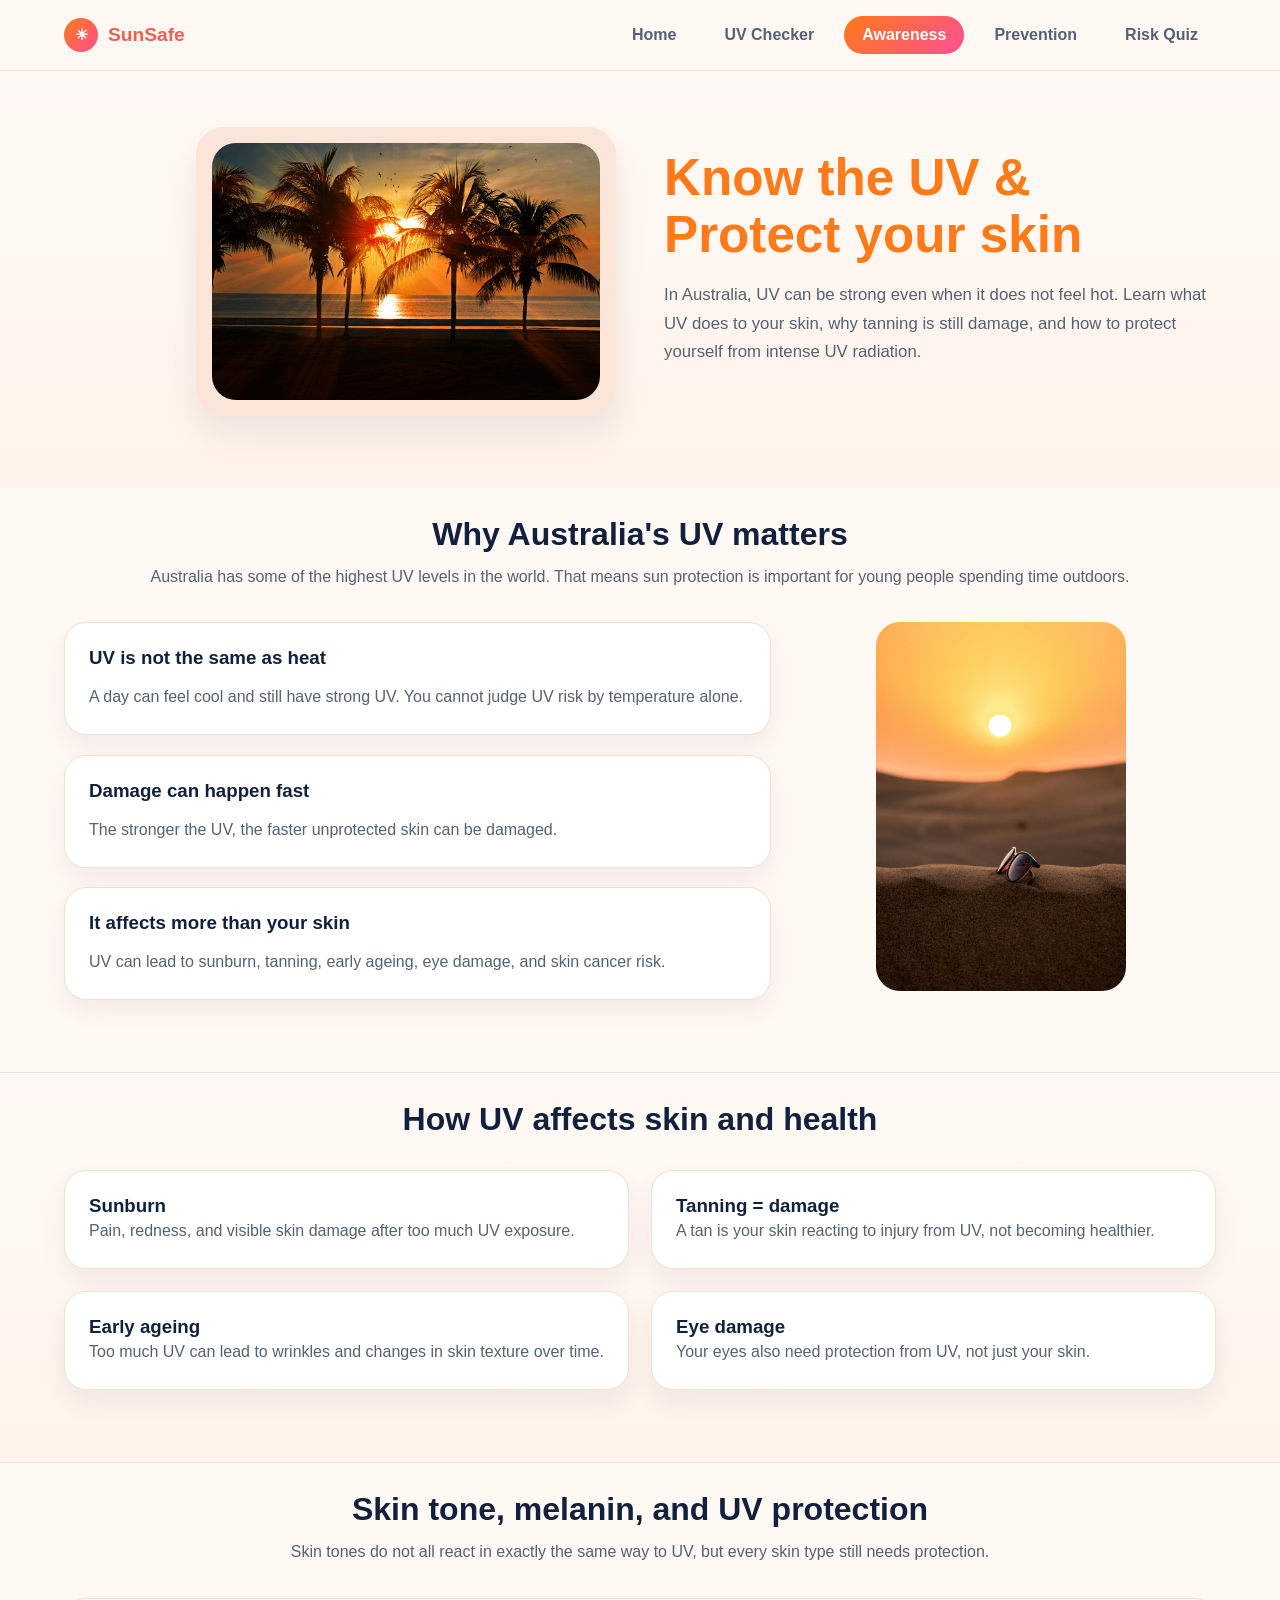
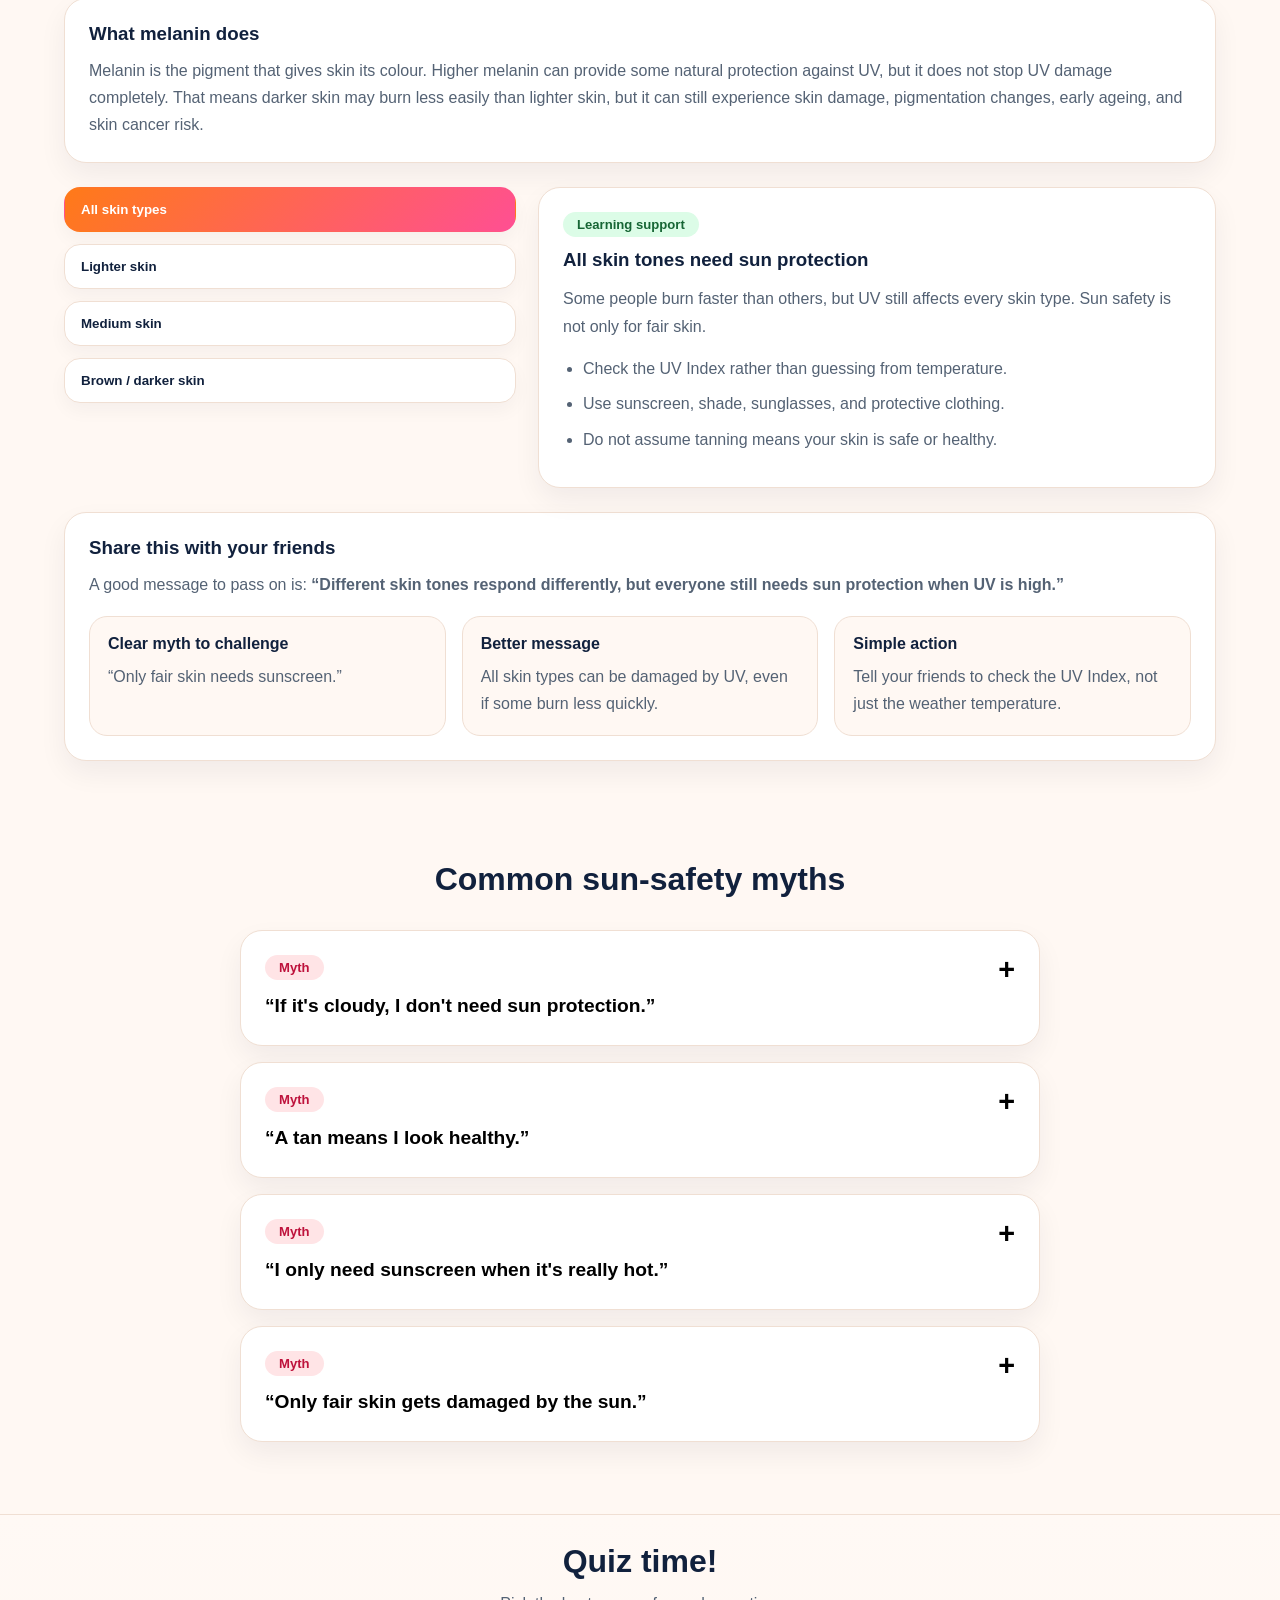
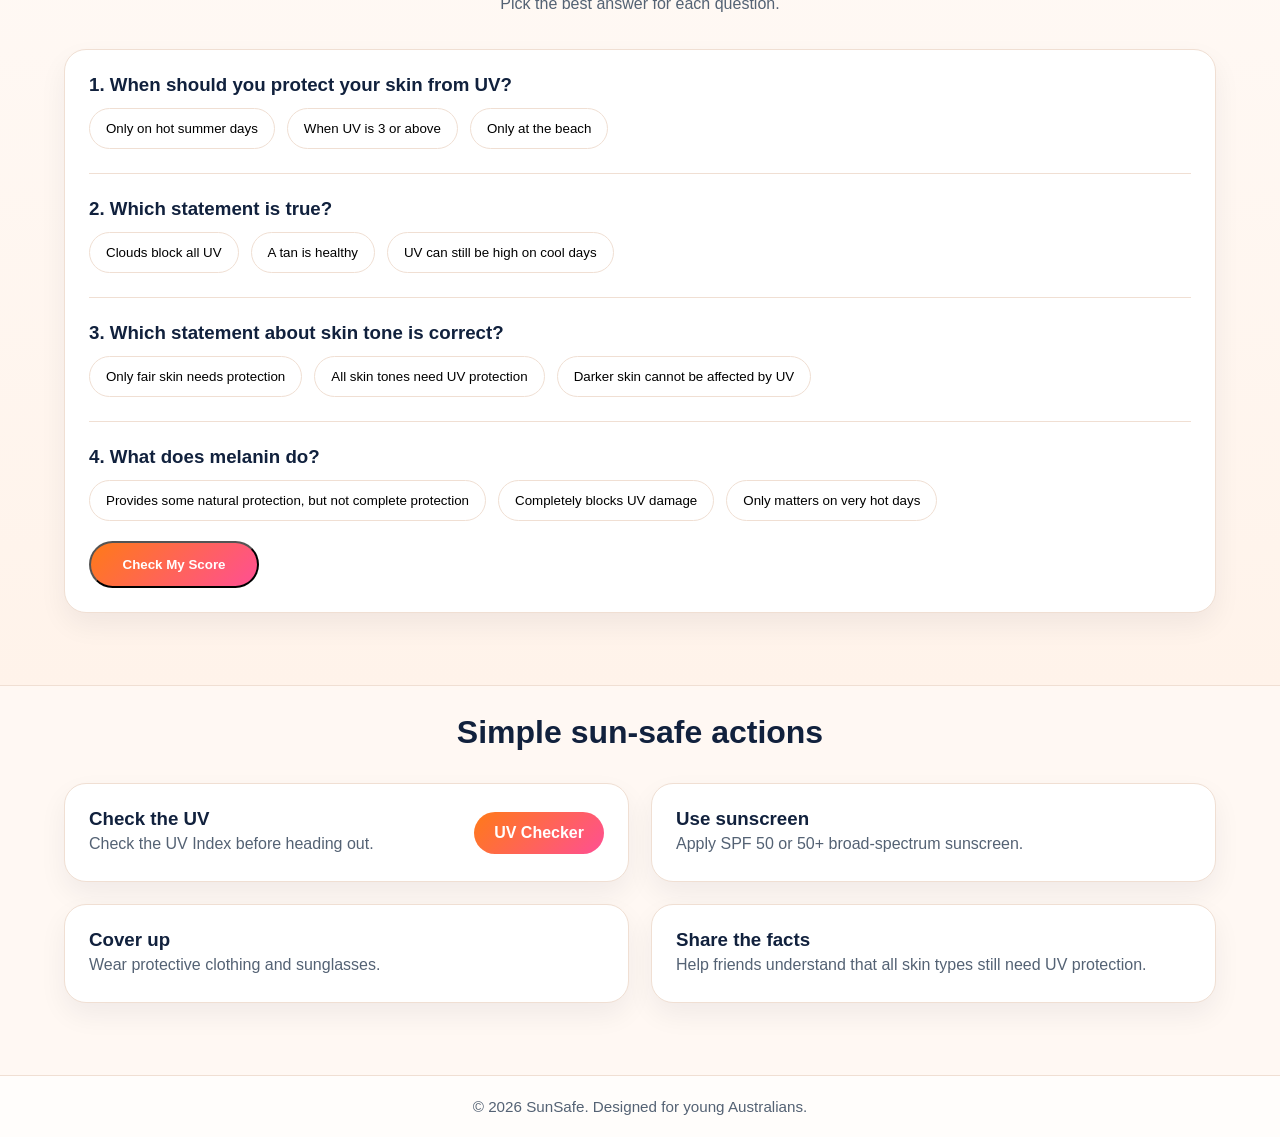
==== commit 40300e4e: "ajusted picture size in awareness" ====
--- a/awareness.html
+++ b/awareness.html
@@ -5,7 +5,6 @@
   <meta name="viewport" content="width=device-width, initial-scale=1.0" />
   <title>SunSafe | UV Awareness</title>
   <link rel="stylesheet" href="style.css" />
-  <link rel="stylesheet" href="awareness.css" />
 </head>
 <body class="awareness-page">
   <header class="site-header">
@@ -50,7 +49,7 @@
     <section class="section">
       <div class="container">
         <div class="section-heading">
-          <h2>Why Australia’s UV matters</h2>
+          <h2>Why Australia's UV matters</h2>
           <p>
             Australia has some of the highest UV levels in the world. That means
             sun protection is important for young people spending time outdoors.
@@ -199,7 +198,7 @@
           <button class="myth-card" type="button" aria-expanded="false">
             <div class="myth-top">
               <span class="tag myth">Myth</span>
-              <h3>“If it’s cloudy, I don’t need sun protection.”</h3>
+              <h3>“If it's cloudy, I don't need sun protection.”</h3>
               <span class="toggle">+</span>
             </div>
             <div class="myth-body">
@@ -228,7 +227,7 @@
           <button class="myth-card" type="button" aria-expanded="false">
             <div class="myth-top">
               <span class="tag myth">Myth</span>
-              <h3>“I only need sunscreen when it’s really hot.”</h3>
+              <h3>“I only need sunscreen when it's really hot.”</h3>
               <span class="toggle">+</span>
             </div>
             <div class="myth-body">
--- a/style.css
+++ b/style.css
@@ -610,6 +610,304 @@
   }
 }
 
+.prevention-link-box {
+  margin: 20px 0 8px;
+  padding: 18px;
+  border: 1px solid var(--border);
+  border-radius: 18px;
+  background: #fff8f3;
+}
+
+.prevention-link-box h4 {
+  margin-bottom: 8px;
+  color: var(--text-dark);
+}
+
+.prevention-link-box p {
+  color: var(--text-body);
+  margin-bottom: 14px;
+  line-height: 1.6;
+}
+
+/* Quiz Page */
+
+.quiz-page {
+  background: #fdf6f1;
+  color: #243b5a;
+}
+
+.quiz-section {
+  padding: 56px 0 72px;
+  background: linear-gradient(180deg, #fff9f5 0%, #fff3ea 100%);
+}
+
+.quiz-grid {
+  display: grid;
+  grid-template-columns: 1.05fr 0.95fr;
+  gap: 40px;
+  align-items: start;
+}
+
+.quiz-left .badge {
+  display: inline-block;
+  background: #f8dfce;
+  color: #de6d1d;
+  font-weight: 700;
+  padding: 12px 18px;
+  border-radius: 999px;
+  margin-bottom: 24px;
+  font-size: 0.95rem;
+}
+
+.quiz-left h1 {
+  font-size: 3.2rem;
+  line-height: 1.08;
+  color: var(--orange);
+  margin-bottom: 20px;
+  font-weight: 800;
+}
+
+.quiz-left p {
+  font-size: 1.05rem;
+  line-height: 1.8;
+  color: var(--text-body);
+  max-width: 760px;
+  margin-bottom: 28px;
+}
+
+.progress-box {
+  background: #fff;
+  border: 1px solid var(--border);
+  border-radius: 22px;
+  padding: 22px;
+  box-shadow: 0 10px 20px rgba(0, 0, 0, 0.03);
+}
+
+.score-grid {
+  display: grid;
+  grid-template-columns: repeat(2, 1fr);
+  gap: 16px;
+  margin-bottom: 20px;
+}
+
+.score-box {
+  background: #fff8f3;
+  border: 1px solid var(--border);
+  border-radius: 18px;
+  padding: 18px;
+}
+
+.score-title {
+  font-size: 0.95rem;
+  font-weight: 700;
+  color: #405775;
+  margin-bottom: 8px;
+}
+
+.score-value {
+  font-size: 1.9rem;
+  font-weight: 800;
+  color: var(--orange);
+  margin-bottom: 8px;
+}
+
+.score-box p {
+  font-size: 0.94rem;
+  line-height: 1.6;
+  color: var(--text-body);
+  margin: 0;
+}
+
+.progress-top {
+  display: flex;
+  justify-content: space-between;
+  margin-bottom: 12px;
+  font-weight: 700;
+  color: #405775;
+  gap: 12px;
+}
+
+.progress-bar {
+  width: 100%;
+  height: 14px;
+  background: #f3e7df;
+  border-radius: 999px;
+  overflow: hidden;
+}
+
+.progress-fill {
+  width: 16.66%;
+  height: 100%;
+  background: linear-gradient(135deg, var(--orange), var(--pink));
+  border-radius: 999px;
+}
+
+.quiz-card {
+  background: #f7e3d8;
+  border-radius: 30px;
+  padding: 18px;
+}
+
+.quiz-card-inner {
+  background: #fff;
+  border-radius: 24px;
+  padding: 28px 24px;
+  min-height: 580px;
+  box-shadow: 0 10px 25px rgba(0, 0, 0, 0.04);
+}
+
+.question-label {
+  display: inline-block;
+  background: #fff2e9;
+  color: #ea6f24;
+  font-weight: 700;
+  padding: 10px 16px;
+  border-radius: 999px;
+  font-size: 0.85rem;
+  margin-bottom: 16px;
+}
+
+.question-type {
+  display: inline-block;
+  margin-bottom: 18px;
+  padding: 8px 14px;
+  border-radius: 999px;
+  background: #fff8f3;
+  border: 1px solid var(--border);
+  color: #405775;
+  font-size: 0.85rem;
+  font-weight: 700;
+}
+
+.quiz-card h2 {
+  font-size: 1.7rem;
+  color: #223b5a;
+  margin-bottom: 22px;
+  line-height: 1.4;
+}
+
+.options {
+  display: grid;
+  gap: 14px;
+  margin-bottom: 24px;
+}
+
+.option {
+  border: 2px solid var(--border);
+  border-radius: 18px;
+  padding: 16px;
+  display: flex;
+  align-items: center;
+  gap: 14px;
+  cursor: pointer;
+  transition: 0.2s ease;
+  background: #fff;
+}
+
+.option:hover {
+  border-color: var(--orange);
+  transform: translateY(-1px);
+}
+
+.option input {
+  accent-color: #ff6d4c;
+  transform: scale(1.15);
+}
+
+.option span {
+  font-size: 1rem;
+  color: #314b68;
+  font-weight: 600;
+  line-height: 1.5;
+}
+
+.quiz-actions {
+  display: flex;
+  gap: 16px;
+  flex-wrap: wrap;
+}
+
+.tip-box {
+  margin-top: 24px;
+  background: #fff8f3;
+  border: 1px solid var(--border);
+  border-radius: 18px;
+  padding: 18px;
+}
+
+.tip-box h3 {
+  color: #ea6f24;
+  font-size: 1.05rem;
+  margin-bottom: 10px;
+}
+
+.tip-box p {
+  color: var(--text-body);
+  font-size: 0.95rem;
+  line-height: 1.7;
+  margin: 0;
+}
+
+.result-links {
+  margin-top: 18px;
+  display: flex;
+  gap: 12px;
+  flex-wrap: wrap;
+}
+
+.result-list {
+  margin-top: 12px;
+  padding-left: 20px;
+  line-height: 1.8;
+  color: var(--text-body);
+}
+
+@media (max-width: 980px) {
+  .quiz-grid {
+    grid-template-columns: 1fr;
+  }
+
+  .quiz-left h1 {
+    font-size: 2.6rem;
+  }
+
+  .quiz-card-inner {
+    min-height: auto;
+  }
+}
+
+@media (max-width: 700px) {
+  .quiz-section {
+    padding: 40px 0 56px;
+  }
+
+  .quiz-left h1 {
+    font-size: 2.2rem;
+  }
+
+  .score-grid {
+    grid-template-columns: 1fr;
+  }
+
+  .quiz-card {
+    padding: 14px;
+  }
+
+  .quiz-card-inner {
+    padding: 22px 18px;
+  }
+
+  .progress-top {
+    flex-direction: column;
+    align-items: flex-start;
+  }
+
+  .quiz-actions .btn,
+  .result-links .btn {
+    width: 100%;
+  }
+}
+
 
 /* Prevention Page */
 .prevention-page {
@@ -943,4 +1241,405 @@
   .remove-reminder-btn {
     width: 100%;
   }
+}
+
+/* Awareness page */
+.section {
+  padding: 28px 0 72px;
+}
+
+.alt-section {
+  background: linear-gradient(180deg, #fff9f5 0%, #fff3ea 100%);
+  border-top: 1px solid var(--border);
+  border-bottom: 1px solid var(--border);
+}
+
+.awareness-hero {
+  padding: 56px 0 72px;
+  background: linear-gradient(180deg, #fff9f5 0%, #fff3ea 100%);
+}
+
+.awareness-hero .hero-grid {
+  display: grid;
+  grid-template-columns: 1fr 1fr;
+  gap: 3rem;
+  align-items: center;
+}
+
+.awareness-hero .hero-image-card {
+  display: flex;
+  justify-content: center;
+  align-items: center;
+}
+
+.awareness-hero .hero-image {
+  width: 100%;
+  max-width: 520px;
+  height: auto;
+  display: block;
+  border-radius: 24px;
+  object-fit: cover;
+}
+
+.awareness-hero h1 {
+  font-size: 3.2rem;
+  line-height: 1.1;
+  color: var(--orange);
+  margin-bottom: 18px;
+}
+
+.awareness-page .hero-text {
+  color: var(--text-body);
+  line-height: 1.7;
+  font-size: 1.05rem;
+}
+
+.awareness-page .section-heading {
+  max-width: 1200px;
+  margin: 0 auto 2rem;
+  text-align: center;
+}
+
+.info-card,
+.impact-card,
+.action-card,
+.quiz-card,
+.myth-card,
+.melanin-card,
+.peer-education-card {
+  background: var(--white);
+  border: 1px solid var(--border);
+  border-radius: 22px;
+  box-shadow: 0 12px 28px rgba(20, 20, 43, 0.06);
+}
+
+.quiz-card,
+.myth-card,
+.info-card,
+.impact-card,
+.action-card,
+.melanin-card,
+.peer-education-card {
+  padding: 24px;
+}
+
+.facts-layout {
+  display: grid;
+  grid-template-columns: 1.4fr 0.85fr;
+  gap: 16px;
+  align-items: start;
+}
+
+.fact-grid {
+  display: grid;
+  gap: 1.2rem;
+  max-width: 960px;
+  margin: 0;
+}
+
+.fact-image-card {
+  display: flex;
+  justify-content: center;
+  align-items: flex-start;
+}
+
+.fact-side-image {
+  width: 100%;
+  max-width: 250px;
+  height: auto;
+  display: block;
+  border-radius: 24px;
+  object-fit: cover;
+}
+
+.impact-grid,
+.action-grid {
+  display: grid;
+  grid-template-columns: repeat(2, 1fr);
+  gap: 22px;
+}
+
+.info-card p,
+.impact-card p,
+.action-card p,
+.myth-body p,
+.quiz-result,
+.melanin-card p,
+.peer-education-card p {
+  color: var(--text-body);
+  line-height: 1.7;
+}
+
+.melanin-card {
+  margin-bottom: 24px;
+}
+
+.melanin-card h3,
+.peer-education-card h3 {
+  margin-bottom: 12px;
+}
+
+.skin-guide-layout {
+  display: grid;
+  grid-template-columns: 0.8fr 1.2fr;
+  gap: 22px;
+  align-items: start;
+  margin-bottom: 24px;
+}
+
+.skin-type-controls {
+  display: grid;
+  gap: 12px;
+}
+
+.skin-type-btn {
+  padding: 14px 16px;
+  border-radius: 16px;
+  border: 1px solid var(--border);
+  background: var(--white);
+  color: var(--text-dark);
+  text-align: left;
+  font-weight: 700;
+  cursor: pointer;
+  transition: 0.2s ease;
+  box-shadow: 0 8px 18px rgba(20, 20, 43, 0.04);
+}
+
+.skin-type-btn:hover,
+.skin-type-btn.active {
+  background: linear-gradient(135deg, var(--orange), var(--pink));
+  color: var(--white);
+  border-color: transparent;
+}
+
+.skin-point-list {
+  padding-left: 20px;
+  margin-top: 16px;
+}
+
+.skin-point-list li {
+  color: var(--text-body);
+  margin-bottom: 10px;
+  line-height: 1.6;
+}
+
+.peer-points {
+  display: grid;
+  grid-template-columns: repeat(3, 1fr);
+  gap: 16px;
+  margin-top: 18px;
+}
+
+.peer-point {
+  padding: 18px;
+  border: 1px solid var(--border);
+  border-radius: 18px;
+  background: #fff8f3;
+}
+
+.peer-point h4 {
+  margin-bottom: 10px;
+  color: var(--text-dark);
+}
+
+.myth-list {
+  display: grid;
+  gap: 1rem;
+  max-width: 800px;
+  margin: 0 auto;
+}
+
+.myth-card {
+  width: 100%;
+  text-align: left;
+  cursor: pointer;
+  background: var(--white);
+  border: 1px solid var(--border);
+  border-radius: 22px;
+  box-shadow: 0 12px 28px rgba(20, 20, 43, 0.06);
+  padding: 24px;
+}
+
+.myth-top {
+  position: relative;
+  display: block;
+}
+
+.tag {
+  display: inline-block;
+  width: fit-content;
+  padding: 6px 14px;
+  border-radius: 999px;
+  font-size: 0.82rem;
+  font-weight: 700;
+  margin-bottom: 12px;
+  line-height: 1;
+}
+
+.tag.myth {
+  background: #ffe4e6;
+  color: #be123c;
+}
+
+.tag.fact {
+  background: #dcfce7;
+  color: #166534;
+}
+
+.myth-top h3 {
+  margin: 0;
+  text-align: left;
+  font-size: 1.2rem;
+  line-height: 1.5;
+  font-weight: 700;
+  max-width: calc(100% - 48px);
+}
+
+.toggle {
+  position: absolute;
+  top: 0;
+  right: 0;
+  font-size: 1.8rem;
+  font-weight: 700;
+  line-height: 1;
+}
+
+.myth-body {
+  max-height: 0;
+  opacity: 0;
+  overflow: hidden;
+  margin-top: 0;
+  transition: max-height 0.35s ease, opacity 0.25s ease, margin-top 0.25s ease;
+}
+
+.myth-card.active .myth-body {
+  max-height: 220px;
+  opacity: 1;
+  margin-top: 18px;
+}
+
+.myth-body p {
+  margin: 0;
+  text-align: left;
+  font-size: 1rem;
+  line-height: 1.7;
+  font-weight: 400;
+  max-width: 100%;
+}
+
+.quiz-item + .quiz-item {
+  margin-top: 24px;
+  padding-top: 24px;
+  border-top: 1px solid var(--border);
+}
+
+.quiz-options {
+  display: flex;
+  flex-wrap: wrap;
+  gap: 12px;
+  margin-top: 12px;
+}
+
+.quiz-option {
+  padding: 12px 16px;
+  border-radius: 999px;
+  border: 1px solid var(--border);
+  background: var(--white);
+  cursor: pointer;
+}
+
+.quiz-option.selected {
+  border-color: var(--orange);
+}
+
+.quiz-option.correct {
+  border-color: #22c55e;
+  background: #ecfdf5;
+}
+
+.quiz-option.wrong {
+  border-color: #ef4444;
+  background: #fef2f2;
+}
+
+.quiz-actions {
+  margin-top: 20px;
+  display: flex;
+  gap: 14px;
+  flex-wrap: wrap;
+  align-items: center;
+}
+
+.action-card-inline {
+  display: flex;
+  justify-content: space-between;
+  align-items: center;
+  gap: 1.5rem;
+}
+
+.action-text {
+  flex: 1;
+}
+
+.action-btn {
+  display: inline-flex;
+  align-items: center;
+  justify-content: center;
+  padding: 12px 20px;
+  border-radius: 999px;
+  background: linear-gradient(135deg, var(--orange), var(--pink));
+  color: var(--white);
+  font-weight: 700;
+  text-decoration: none;
+  white-space: nowrap;
+  transition: transform 0.2s ease;
+}
+
+.action-btn:hover {
+  transform: translateY(-2px);
+}
+
+@media (max-width: 1000px) {
+  .facts-layout,
+  .skin-guide-layout,
+  .peer-points {
+    grid-template-columns: 1fr;
+  }
+}
+
+@media (max-width: 900px) {
+  .awareness-hero .hero-grid,
+  .impact-grid,
+  .action-grid {
+    grid-template-columns: 1fr;
+  }
+
+  .awareness-hero h1 {
+    font-size: 2.4rem;
+  }
+}
+
+@media (max-width: 700px) {
+  .section {
+    padding: 20px 0 56px;
+  }
+
+  .quiz-card,
+  .myth-card,
+  .info-card,
+  .impact-card,
+  .action-card,
+  .melanin-card,
+  .peer-education-card {
+    padding: 20px 18px;
+  }
+
+  .action-card-inline {
+    flex-direction: column;
+    align-items: flex-start;
+  }
+
+  .action-btn {
+    width: 100%;
+  }
 }
